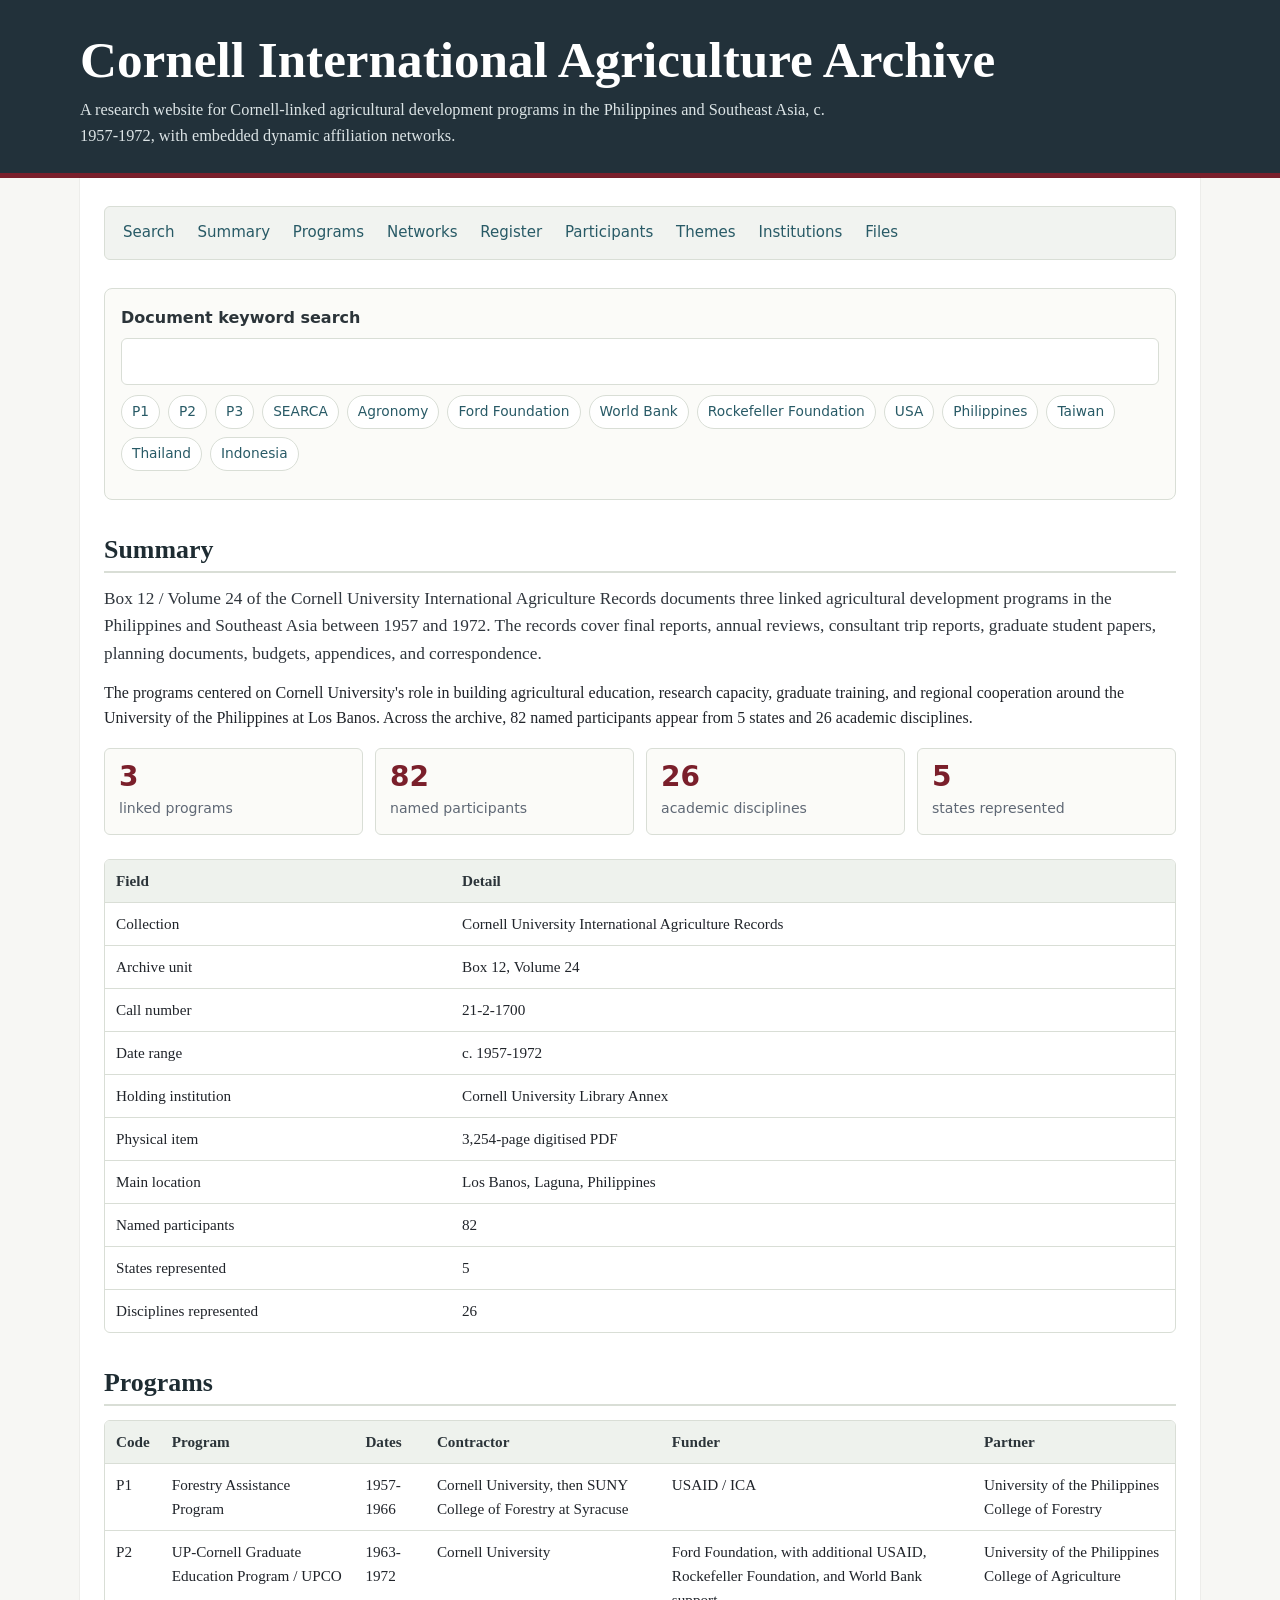
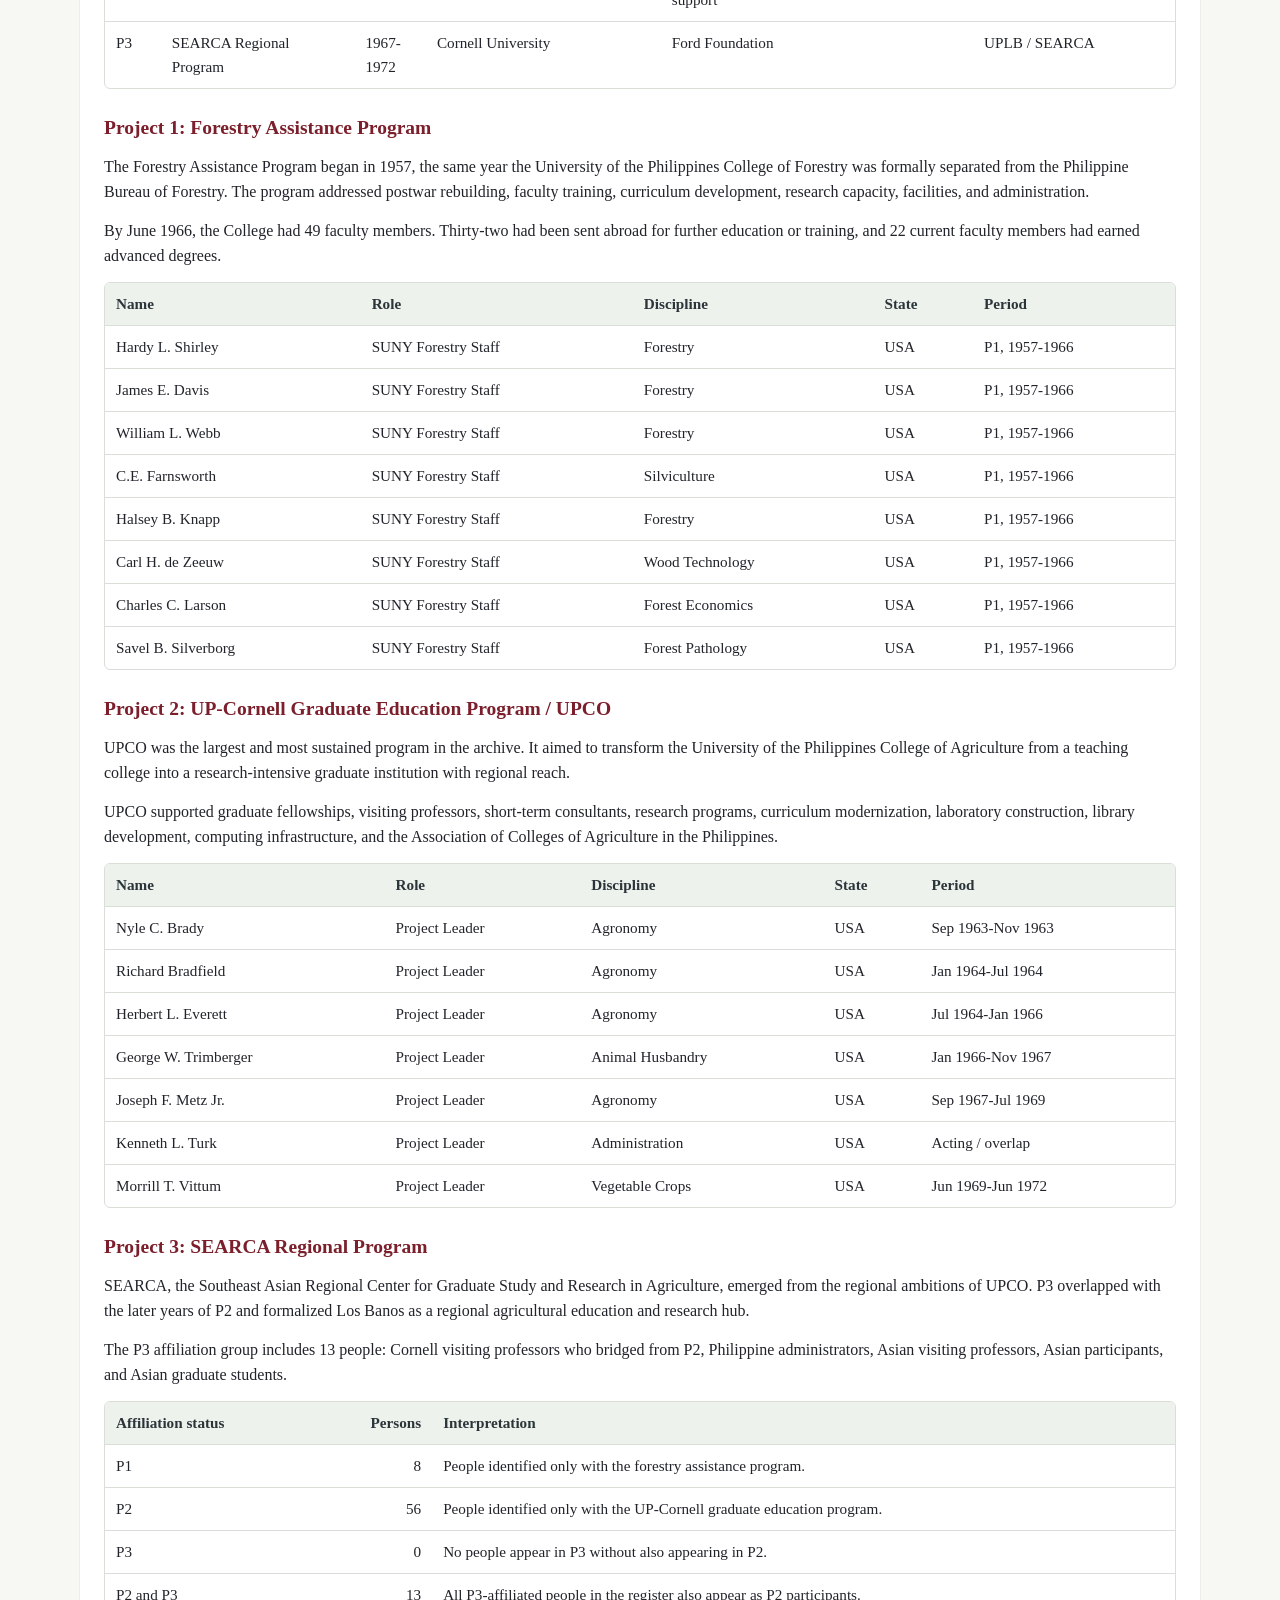
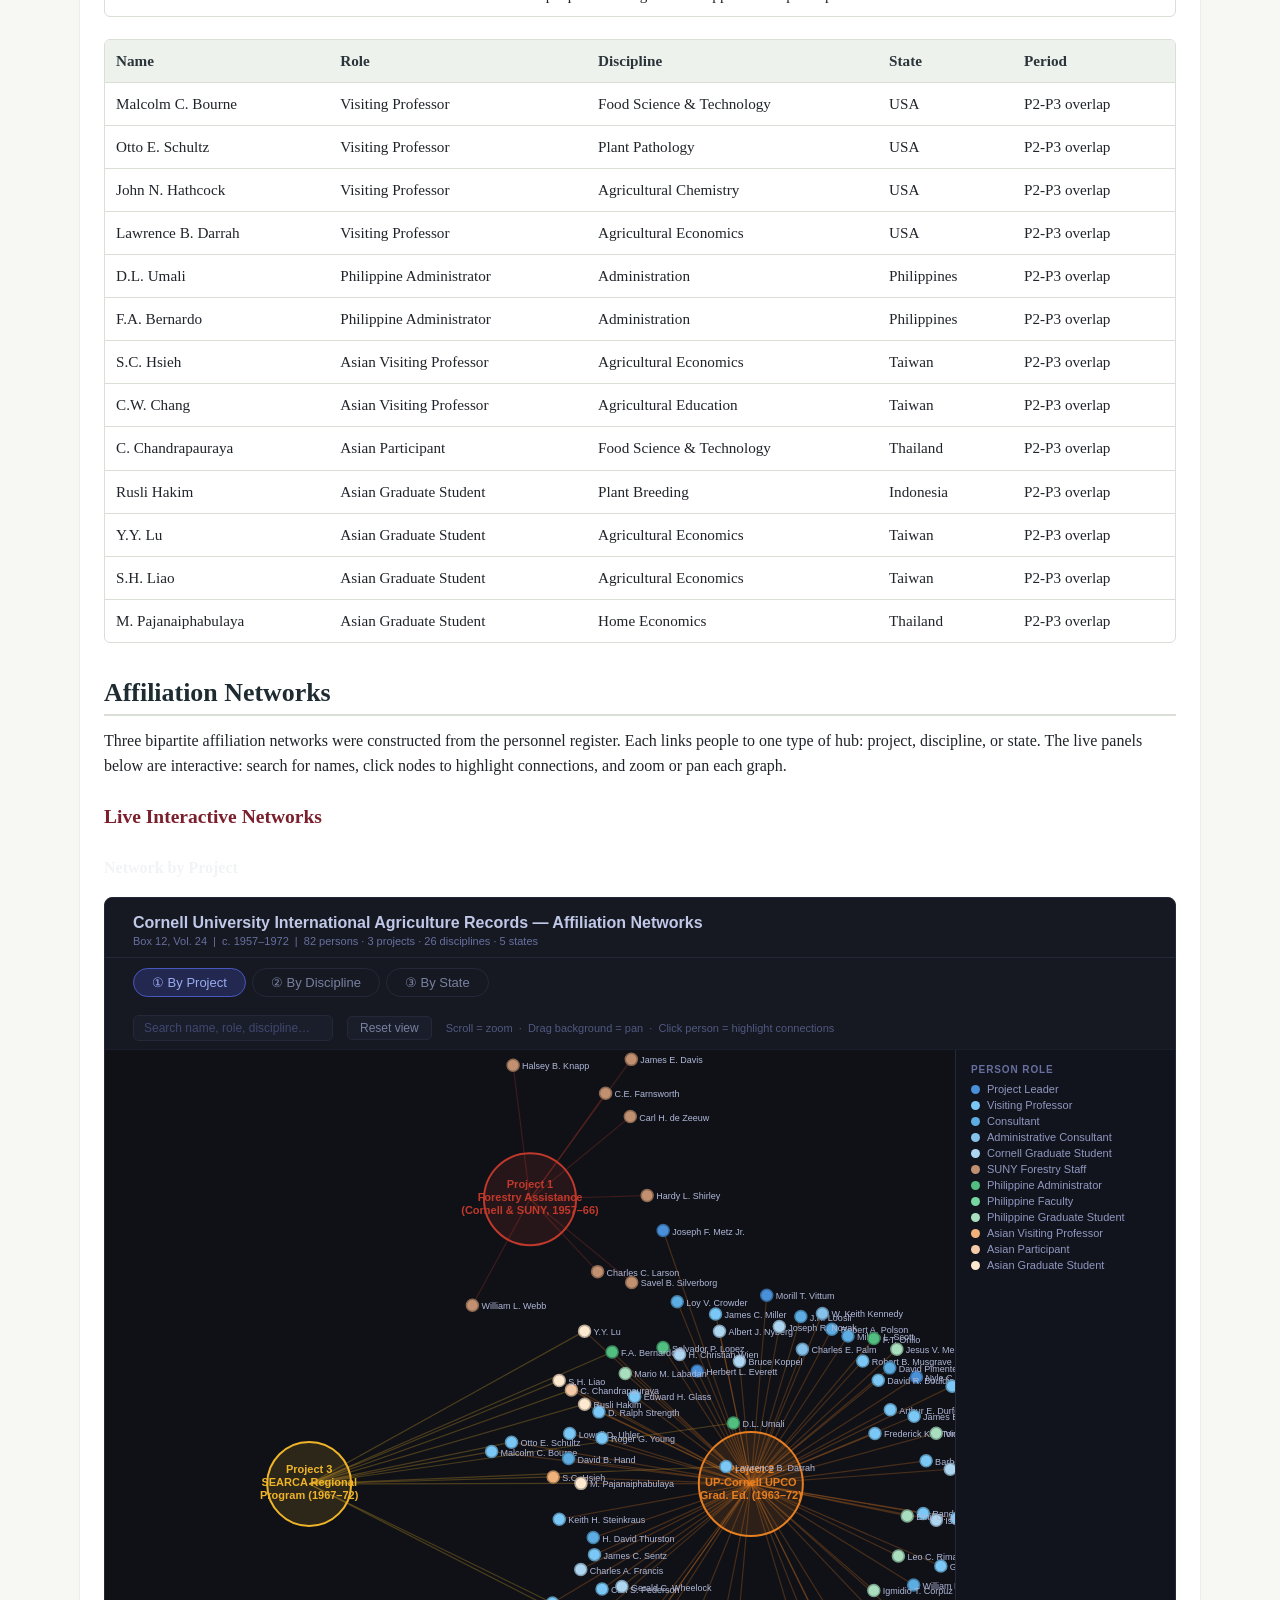
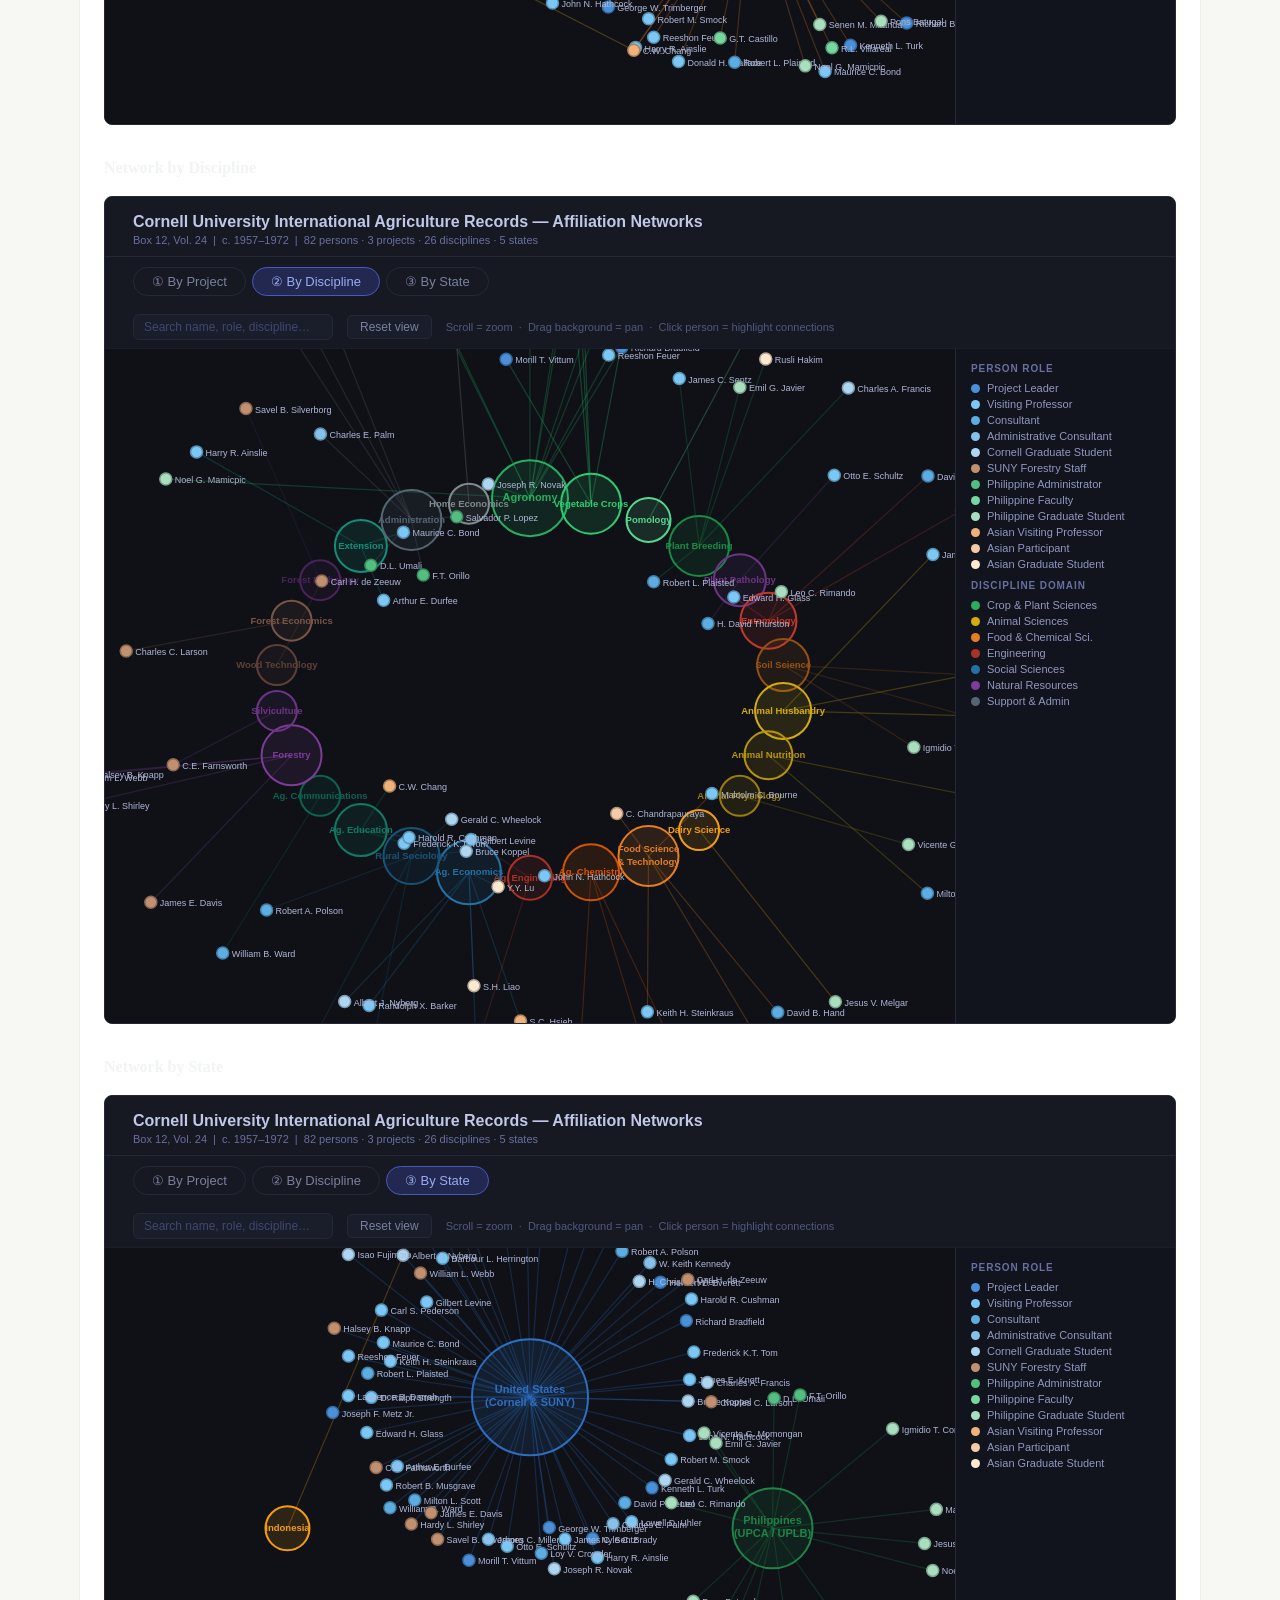
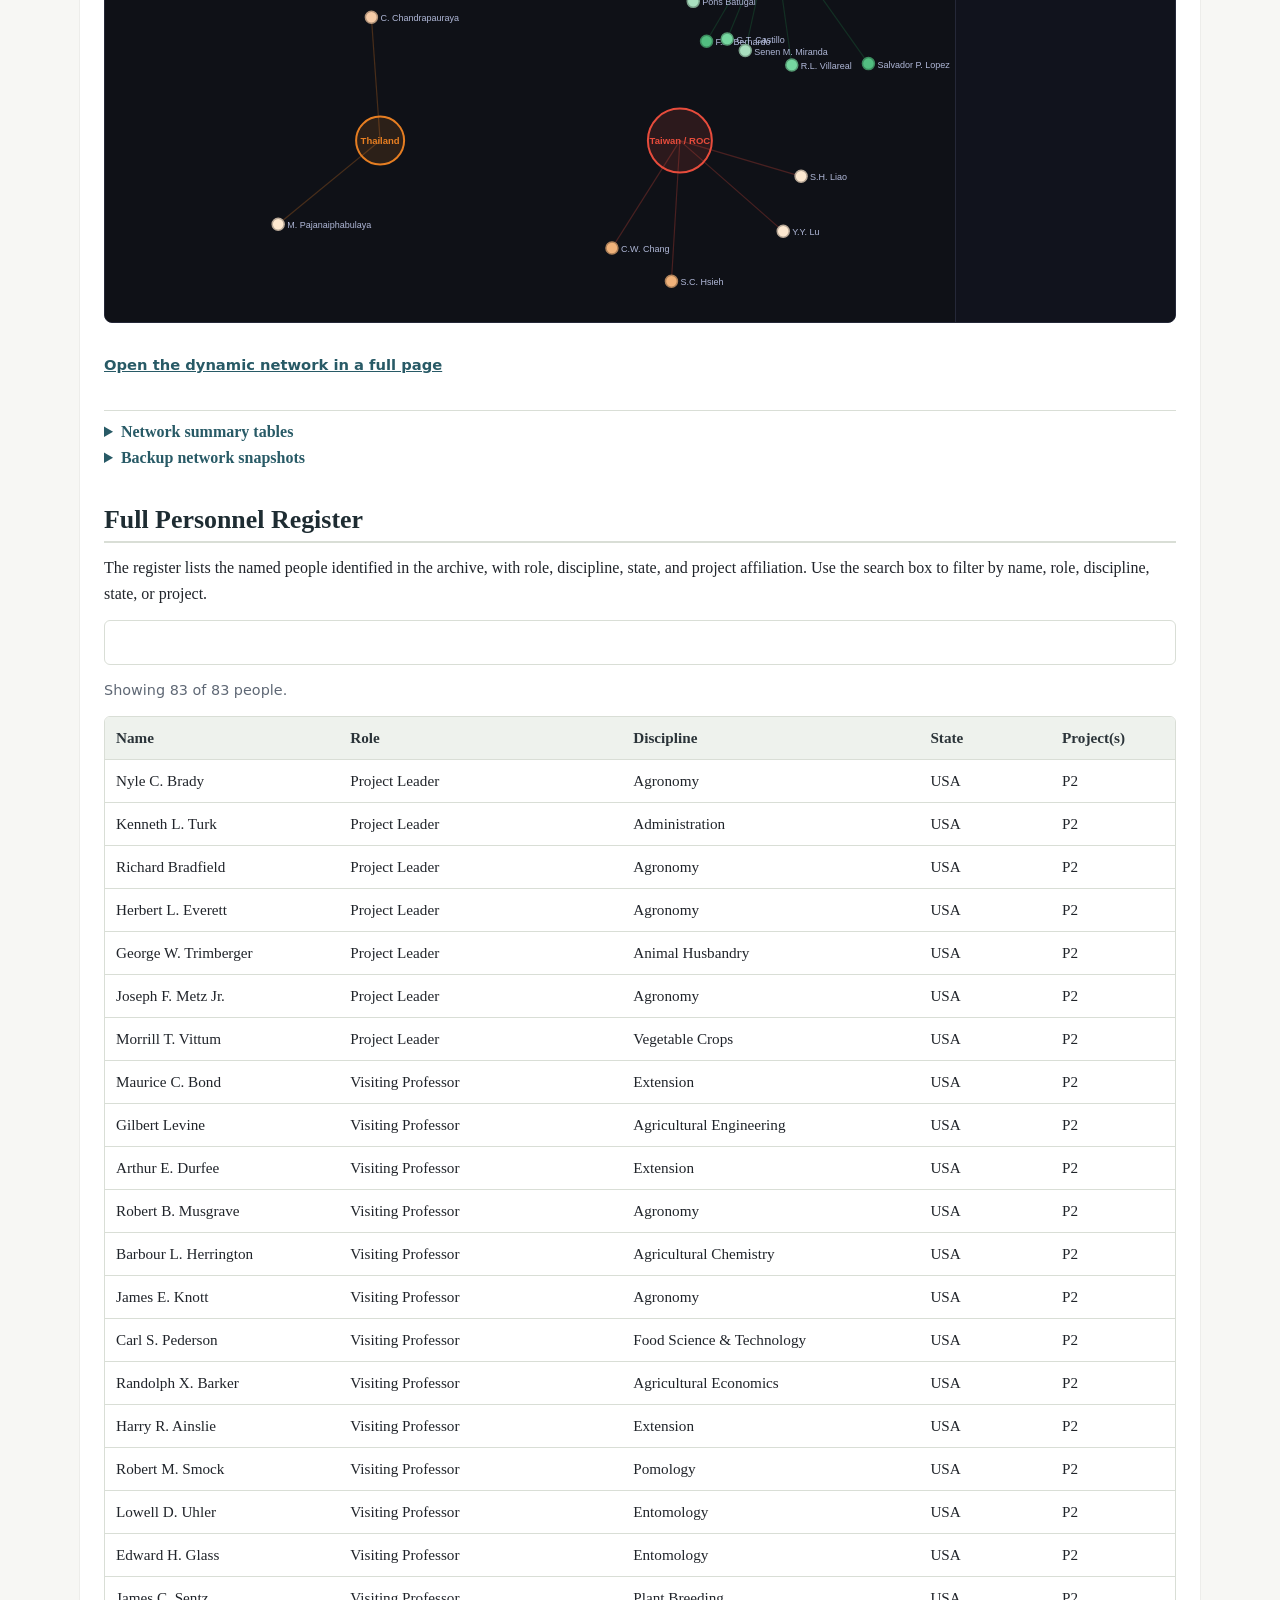
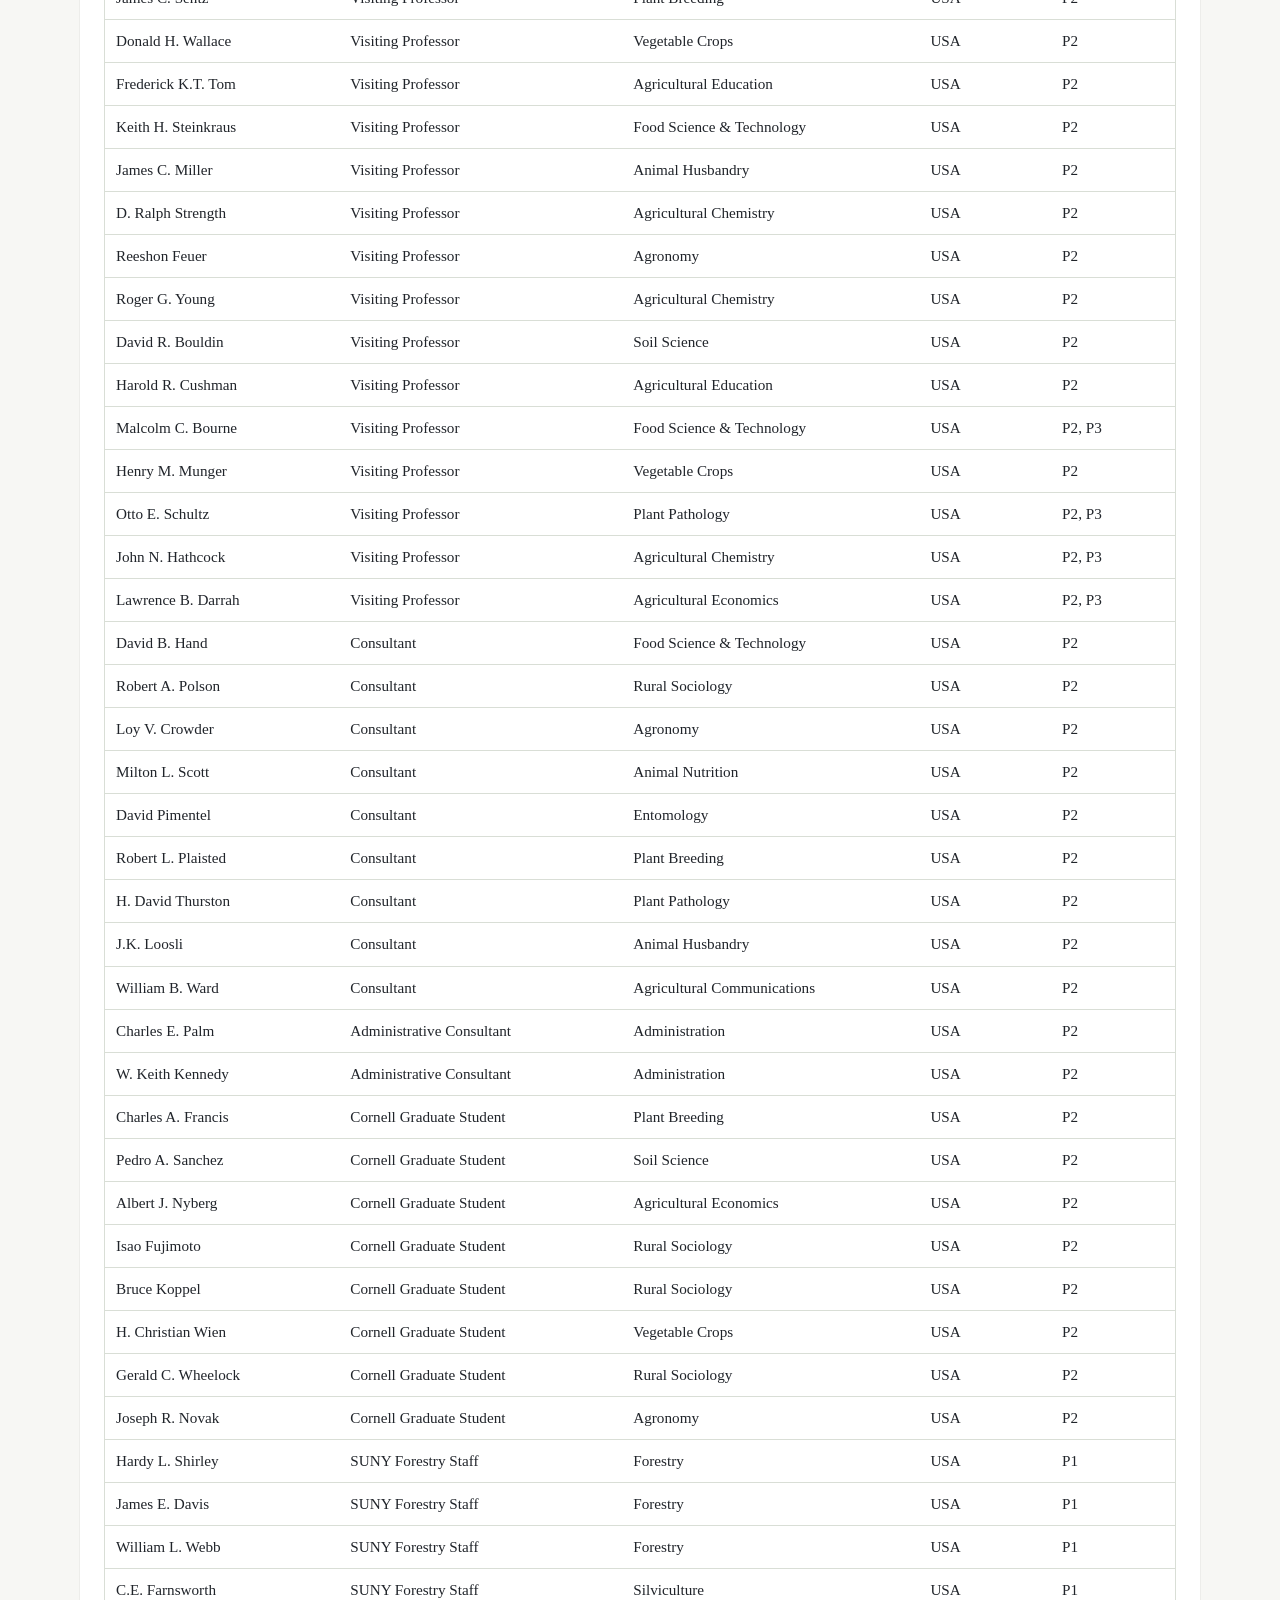
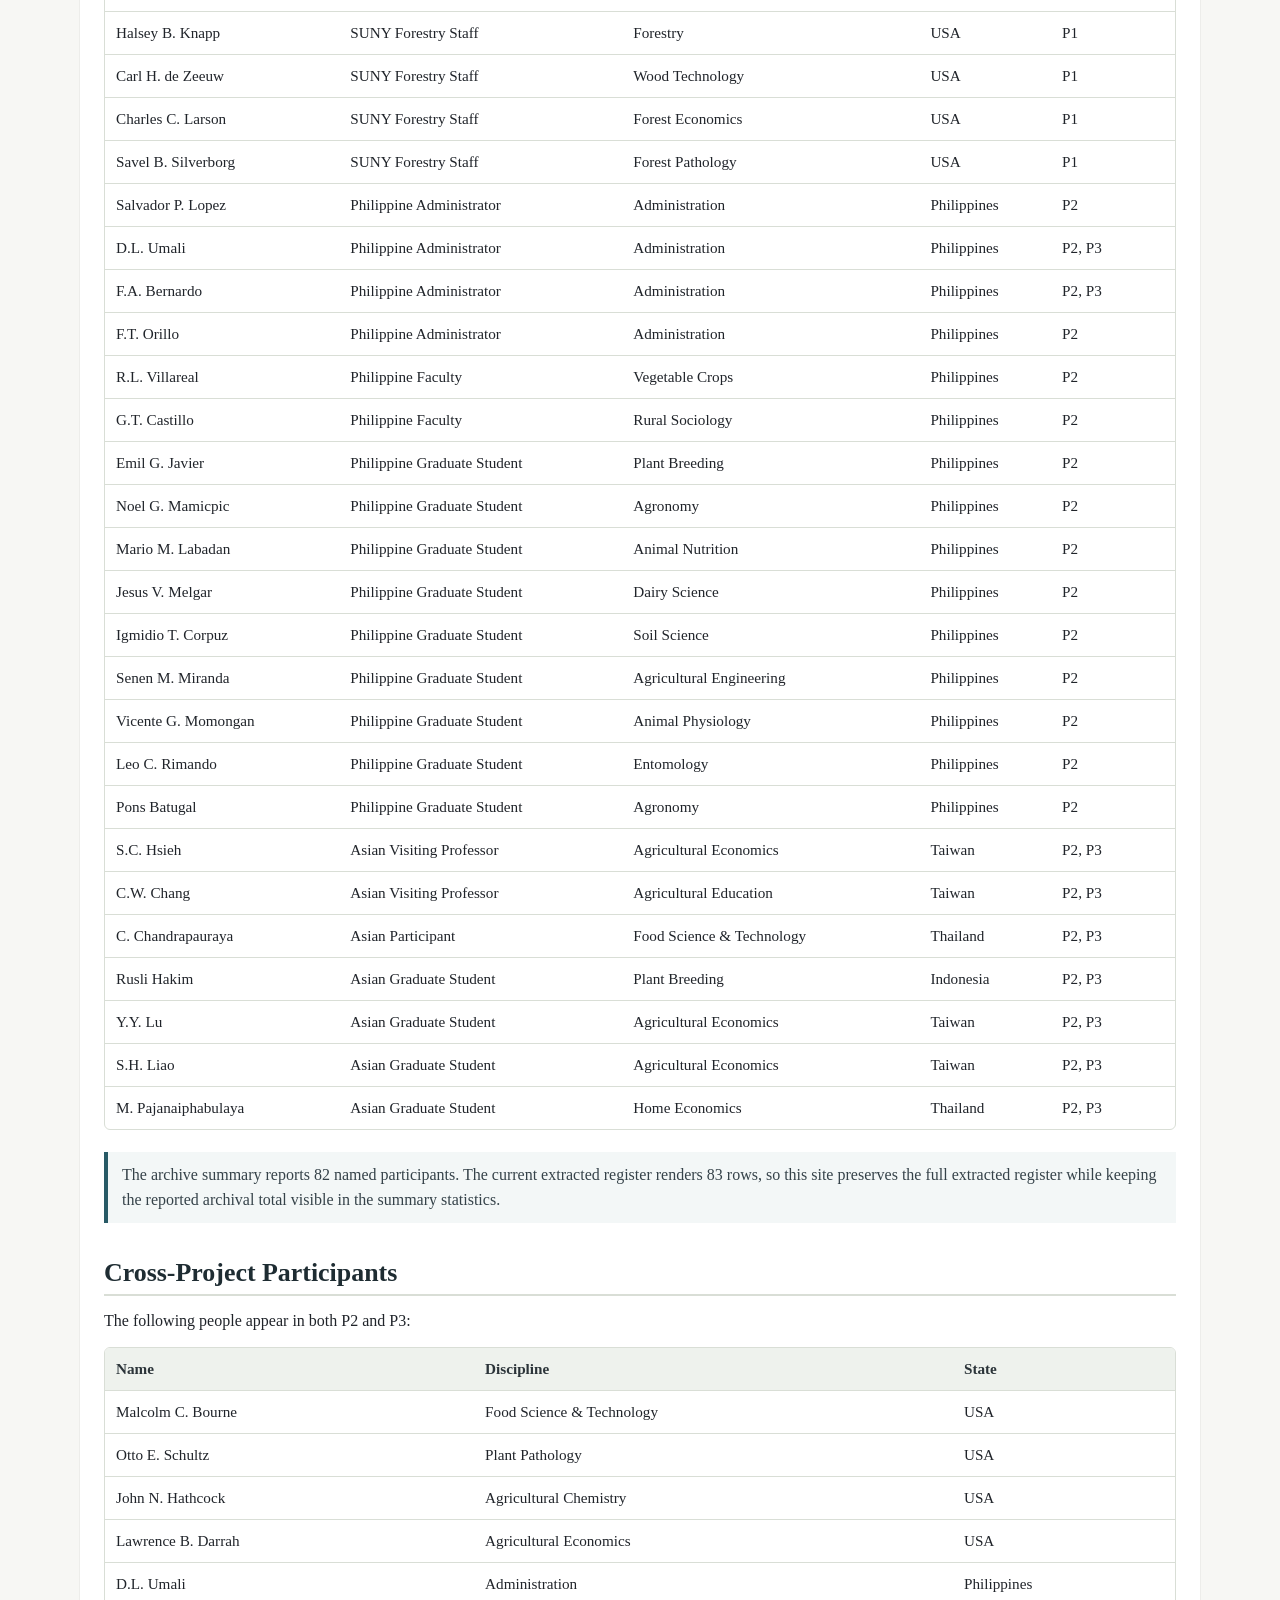
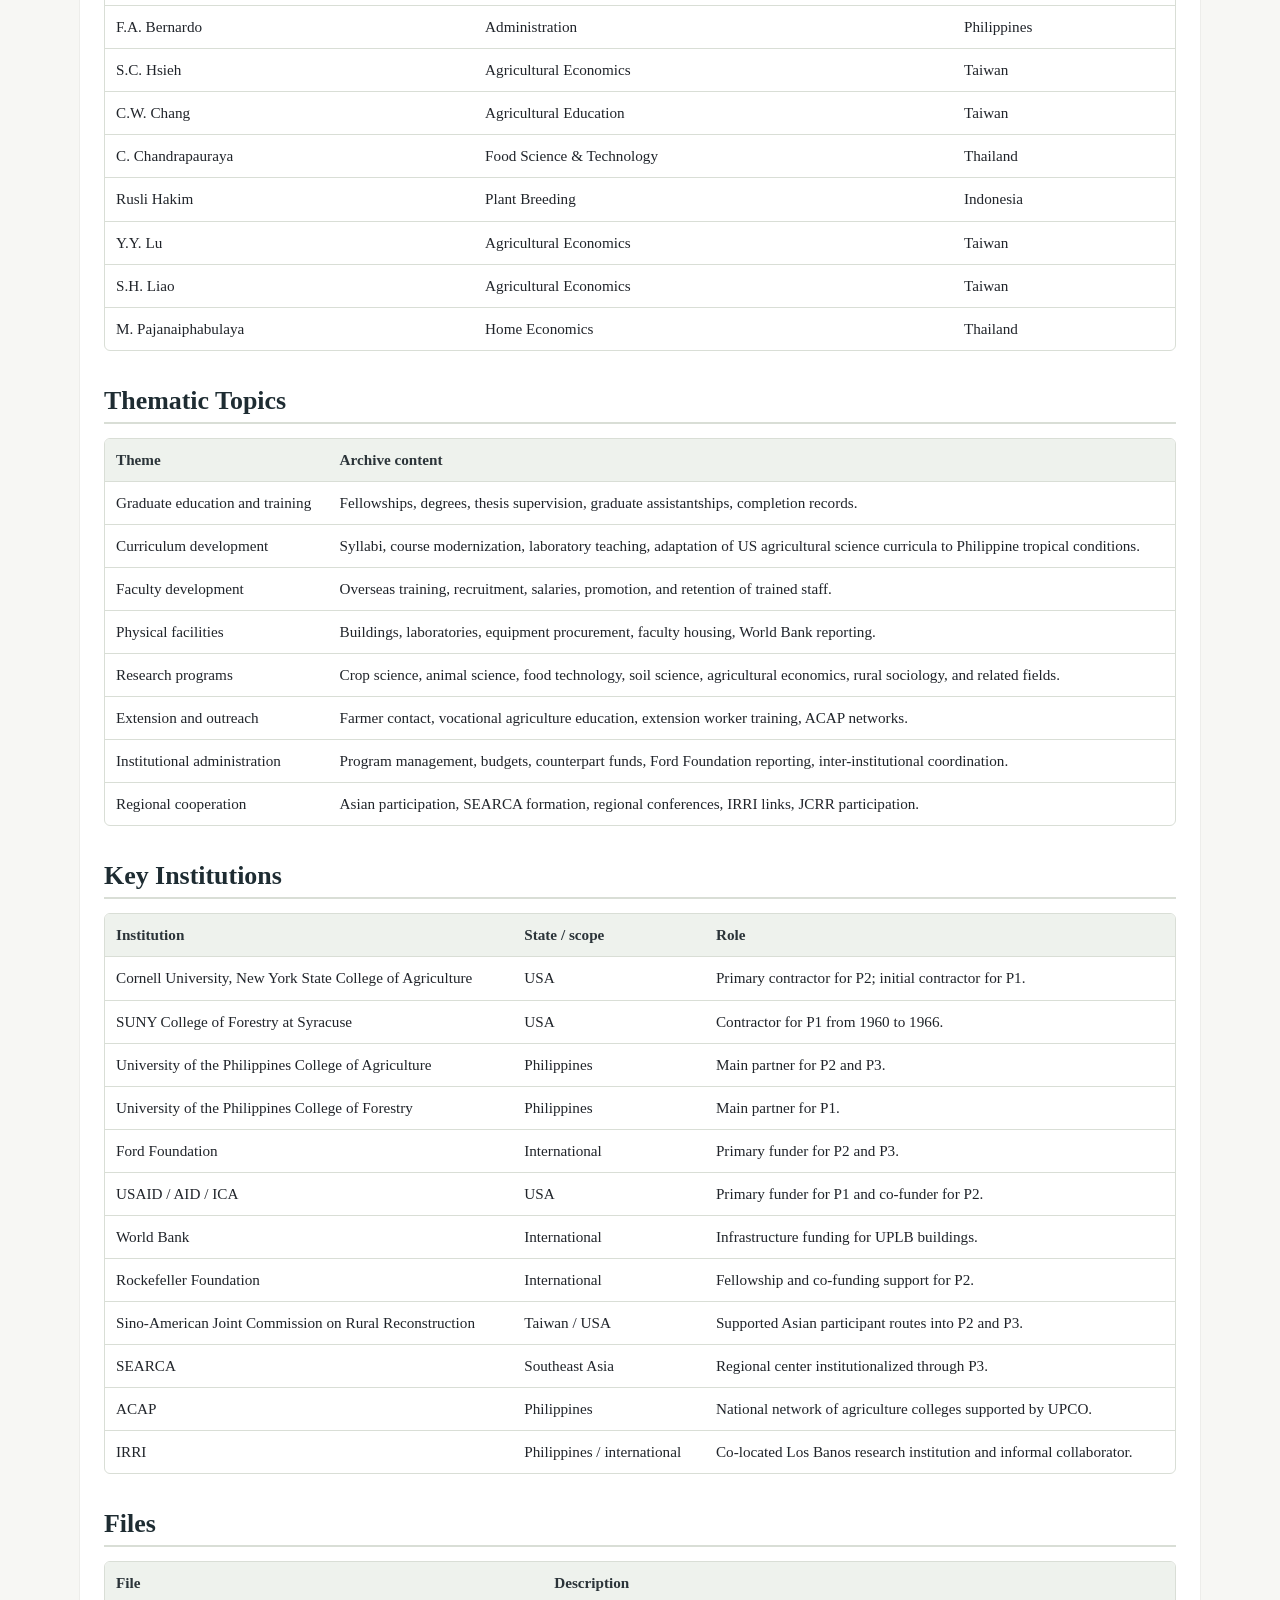
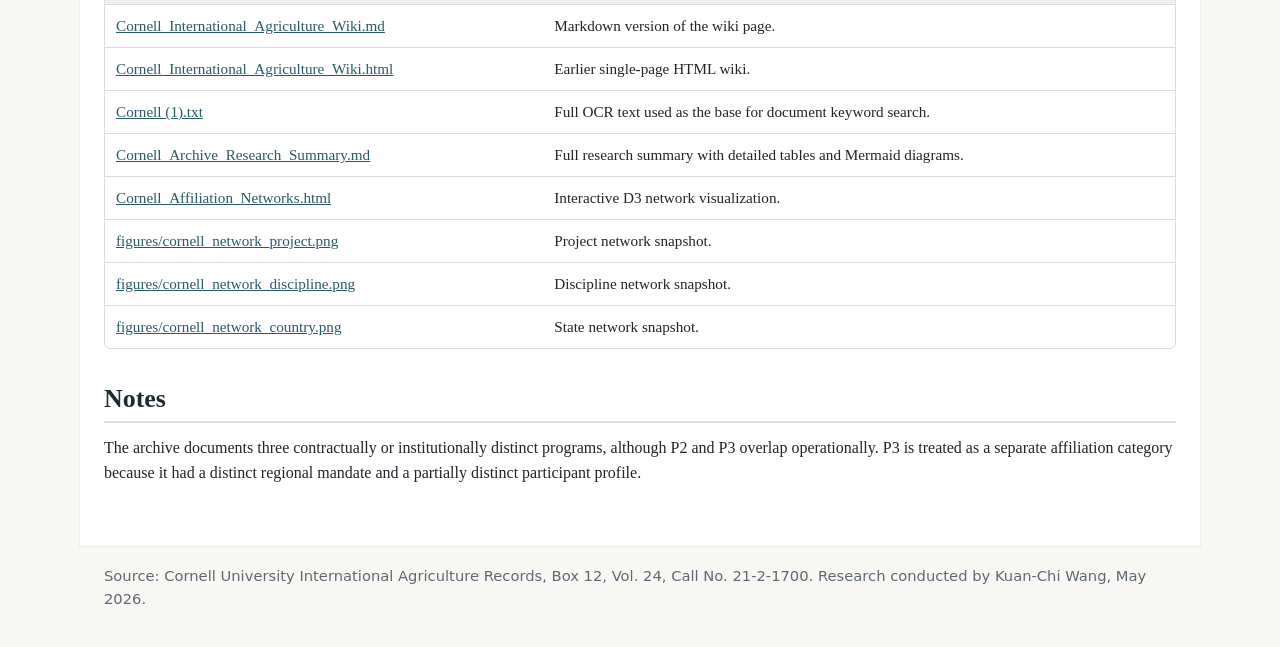
==== index.html @ f9998507 "Publish Cornell agriculture research website" ====
<!doctype html>
<html lang="en">
<head>
  <meta charset="utf-8">
  <meta name="viewport" content="width=device-width, initial-scale=1">
  <meta name="description" content="Research on Cornell-linked agricultural development programs in the Philippines and Southeast Asia, 1957–1972, with searchable archival content and interactive personnel networks.">
  <meta name="keywords" content="Cornell University, agricultural development, Philippines, Southeast Asia, SEARCA, UPLB, forestry, agricultural education, international agriculture, archival research">
  <meta name="author" content="Kuan-Chi Wang">
  <meta name="robots" content="index, follow, max-image-preview:large">
  <meta name="theme-color" content="#7a1f1f">
  <title>Cornell International Agriculture Archive Website</title>
  <link rel="canonical" href="https://kuanchiwang.github.io/cornell-agriculture/">
  <meta property="og:type" content="website">
  <meta property="og:title" content="Cornell International Agriculture Records">
  <meta property="og:description" content="Searchable archival research and interactive personnel networks covering Cornell-linked agricultural development in the Philippines and Southeast Asia, 1957–1972.">
  <meta property="og:url" content="https://kuanchiwang.github.io/cornell-agriculture/">
  <meta property="og:image" content="https://kuanchiwang.github.io/cornell-agriculture/og.png">
  <meta name="twitter:card" content="summary_large_image">
  <meta name="twitter:title" content="Cornell International Agriculture Records">
  <meta name="twitter:description" content="Searchable archival research and interactive personnel networks, 1957–1972.">
  <meta name="twitter:image" content="https://kuanchiwang.github.io/cornell-agriculture/og.png">
  <style>
    :root {
      --bg: #f7f7f4;
      --paper: #ffffff;
      --ink: #20242a;
      --muted: #5f6875;
      --line: #d9ded6;
      --accent: #7a1f2b;
      --accent-2: #285a66;
      --table-head: #eef2ed;
    }

    * { box-sizing: border-box; }

    body {
      margin: 0;
      background: var(--bg);
      color: var(--ink);
      font-family: Georgia, "Times New Roman", serif;
      line-height: 1.58;
    }

    header {
      background: #22313a;
      color: white;
      padding: 32px 24px 24px;
      border-bottom: 5px solid var(--accent);
    }

    header .inner, main {
      max-width: 1120px;
      margin: 0 auto;
    }

    h1 {
      margin: 0 0 10px;
      font-size: clamp(2rem, 4vw, 3.25rem);
      line-height: 1.08;
      letter-spacing: 0;
    }

    header p {
      margin: 0;
      max-width: 780px;
      color: #dce4e6;
      font-size: 1.02rem;
    }


    main {
      background: var(--paper);
      padding: 28px 24px 48px;
      box-shadow: 0 0 0 1px rgba(0,0,0,.04);
    }

    nav {
      margin: 0 0 28px;
      padding: 14px 18px;
      background: #f1f3f0;
      border: 1px solid var(--line);
      border-radius: 6px;
      font-family: system-ui, -apple-system, BlinkMacSystemFont, "Segoe UI", sans-serif;
      font-size: .94rem;
    }

    nav a {
      color: var(--accent-2);
      margin-right: 18px;
      white-space: nowrap;
      text-decoration: none;
    }

    nav a:hover { text-decoration: underline; }

    h2 {
      margin: 34px 0 12px;
      padding-bottom: 5px;
      border-bottom: 2px solid var(--line);
      color: #1e2c32;
      font-size: 1.62rem;
      line-height: 1.25;
    }

    h3 {
      margin: 24px 0 10px;
      color: var(--accent);
      font-size: 1.22rem;
    }

    p { margin: 0 0 13px; }

    a { color: var(--accent-2); }

    .lead {
      font-size: 1.08rem;
      color: #30363d;
    }

    .note {
      border-left: 4px solid var(--accent-2);
      background: #f3f7f7;
      padding: 10px 14px;
      color: #354249;
      margin: 16px 0;
    }

    .search-panel {
      border: 1px solid var(--line);
      border-radius: 8px;
      background: #fbfbf8;
      padding: 16px;
      margin: 0 0 26px;
      font-family: system-ui, -apple-system, BlinkMacSystemFont, "Segoe UI", sans-serif;
    }

    .search-panel label {
      display: block;
      font-weight: 700;
      color: #2b3439;
      margin-bottom: 8px;
    }

    .search-panel input {
      width: 100%;
      border: 1px solid var(--line);
      border-radius: 6px;
      padding: 10px 12px;
      font: inherit;
      background: white;
    }

    .search-results {
      margin-top: 12px;
      display: grid;
      gap: 8px;
    }

    .search-result {
      border: 1px solid var(--line);
      border-radius: 6px;
      background: white;
      padding: 10px 12px;
    }

    .search-result a {
      display: inline-block;
      font-weight: 700;
      text-decoration: none;
    }

    .search-result a:hover { text-decoration: underline; }

    .search-result p {
      margin: 4px 0 0;
      color: var(--muted);
      font-size: .9rem;
      line-height: 1.4;
    }

    .keyword-chips {
      display: flex;
      flex-wrap: wrap;
      gap: 8px;
      margin-top: 10px;
    }

    .keyword-chip {
      border: 1px solid var(--line);
      border-radius: 999px;
      background: white;
      color: var(--accent-2);
      padding: 5px 10px;
      font: inherit;
      font-size: .86rem;
      cursor: pointer;
    }

    .keyword-chip:hover {
      border-color: var(--accent-2);
      background: #f3f7f7;
    }

    mark {
      background: #fff1a8;
      color: inherit;
      padding: 0 .08em;
    }

    .table-wrap {
      width: 100%;
      overflow-x: auto;
      margin: 14px 0 22px;
      border: 1px solid var(--line);
      border-radius: 6px;
    }

    .stats {
      display: grid;
      grid-template-columns: repeat(4, minmax(0, 1fr));
      gap: 12px;
      margin: 18px 0 24px;
      font-family: system-ui, -apple-system, BlinkMacSystemFont, "Segoe UI", sans-serif;
    }

    .stat {
      border: 1px solid var(--line);
      border-radius: 6px;
      padding: 14px;
      background: #fbfbf8;
    }

    .stat strong {
      display: block;
      color: var(--accent);
      font-size: 1.75rem;
      line-height: 1;
    }

    .stat span {
      display: block;
      margin-top: 6px;
      color: var(--muted);
      font-size: .88rem;
    }

    table {
      width: 100%;
      border-collapse: collapse;
      min-width: 640px;
      font-size: .95rem;
    }

    th, td {
      padding: 9px 11px;
      border-bottom: 1px solid var(--line);
      vertical-align: top;
      text-align: left;
    }

    th {
      background: var(--table-head);
      font-weight: 700;
      color: #2b3439;
    }

    tr:last-child td { border-bottom: 0; }

    .num { text-align: right; }

    figure {
      margin: 16px 0 20px;
      padding: 10px;
      background: #11141b;
      border-radius: 6px;
      border: 1px solid #303646;
    }

    figure img {
      display: block;
      width: 100%;
      height: auto;
      border-radius: 4px;
    }

    figcaption {
      color: #d5d9e1;
      font-family: system-ui, -apple-system, BlinkMacSystemFont, "Segoe UI", sans-serif;
      font-size: .88rem;
      margin-top: 8px;
    }

    .network-frame {
      width: 100%;
      height: min(920px, 92vh);
      border: 1px solid #252838;
      border-radius: 8px;
      background: #0f1117;
      overflow: hidden;
      margin: 16px 0 18px;
      position: relative;
      z-index: 1;
    }

    .network-panel {
      margin: 22px 0 30px;
    }

    .network-panel h4 {
      margin: 0 0 8px;
      font-size: 1rem;
      color: #f2f3f5;
    }

    .network-frame iframe {
      width: 100%;
      height: 100%;
      border: 0;
      display: block;
    }

    .network-actions {
      display: flex;
      gap: 10px;
      flex-wrap: wrap;
      margin: 0 0 34px;
      font-family: system-ui, -apple-system, BlinkMacSystemFont, "Segoe UI", sans-serif;
      font-size: .92rem;
    }

    .network-actions a, details summary {
      color: var(--accent-2);
      cursor: pointer;
      font-weight: 650;
    }

    .network-summary {
      margin-top: 28px;
      padding-top: 8px;
      border-top: 1px solid var(--line);
    }

    .fallback-grid {
      display: grid;
      grid-template-columns: repeat(3, minmax(0, 1fr));
      gap: 12px;
      margin: 12px 0 22px;
    }

    .fallback-grid figure {
      margin: 0;
    }

    .filter-bar {
      display: flex;
      gap: 10px;
      flex-wrap: wrap;
      margin: 14px 0;
      font-family: system-ui, -apple-system, BlinkMacSystemFont, "Segoe UI", sans-serif;
    }

    .filter-bar input {
      min-width: min(100%, 320px);
      flex: 1;
      border: 1px solid var(--line);
      border-radius: 6px;
      padding: 9px 11px;
      font: inherit;
    }

    .small {
      color: var(--muted);
      font-family: system-ui, -apple-system, BlinkMacSystemFont, "Segoe UI", sans-serif;
      font-size: .9rem;
    }

    footer {
      max-width: 1120px;
      margin: 0 auto;
      padding: 18px 24px 36px;
      color: var(--muted);
      font-size: .92rem;
      font-family: system-ui, -apple-system, BlinkMacSystemFont, "Segoe UI", sans-serif;
    }

    @media (max-width: 720px) {
      main { padding: 22px 16px 36px; }
      header { padding: 28px 16px 20px; }
      nav a { display: inline-block; margin-bottom: 6px; }
      table { min-width: 560px; }
      .stats { grid-template-columns: repeat(2, minmax(0, 1fr)); }
      .network-frame { height: 860px; }
      .fallback-grid { grid-template-columns: 1fr; }
    }
  </style>
</head>
<body>
  <header>
    <div class="inner">
      <h1>Cornell International Agriculture Archive</h1>
      <p>A research website for Cornell-linked agricultural development programs in the Philippines and Southeast Asia, c. 1957-1972, with embedded dynamic affiliation networks.</p>
    </div>
  </header>

  <main>
    <nav aria-label="Contents">
      <a href="#site-search">Search</a>
      <a href="#summary">Summary</a>
      <a href="#programs">Programs</a>
      <a href="#networks">Networks</a>
      <a href="#register">Register</a>
      <a href="#participants">Participants</a>
      <a href="#themes">Themes</a>
      <a href="#institutions">Institutions</a>
      <a href="#files">Files</a>
    </nav>

    <section id="site-search" class="search-panel">
      <label for="siteSearch">Document keyword search</label>
      <input id="siteSearch" type="search">
      <div class="keyword-chips" aria-label="Suggested keywords">
        <button class="keyword-chip" type="button" data-keyword="P1">P1</button>
        <button class="keyword-chip" type="button" data-keyword="P2">P2</button>
        <button class="keyword-chip" type="button" data-keyword="P3">P3</button>
        <button class="keyword-chip" type="button" data-keyword="SEARCA">SEARCA</button>
        <button class="keyword-chip" type="button" data-keyword="Agronomy">Agronomy</button>
        <button class="keyword-chip" type="button" data-keyword="Ford Foundation">Ford Foundation</button>
        <button class="keyword-chip" type="button" data-keyword="World Bank">World Bank</button>
        <button class="keyword-chip" type="button" data-keyword="Rockefeller Foundation">Rockefeller Foundation</button>
        <button class="keyword-chip" type="button" data-keyword="USA">USA</button>
        <button class="keyword-chip" type="button" data-keyword="Philippines">Philippines</button>
        <button class="keyword-chip" type="button" data-keyword="Taiwan">Taiwan</button>
        <button class="keyword-chip" type="button" data-keyword="Thailand">Thailand</button>
        <button class="keyword-chip" type="button" data-keyword="Indonesia">Indonesia</button>
      </div>
      <div id="siteSearchResults" class="search-results" aria-live="polite"></div>
    </section>

    <section id="summary">
      <h2>Summary</h2>
      <p class="lead">Box 12 / Volume 24 of the Cornell University International Agriculture Records documents three linked agricultural development programs in the Philippines and Southeast Asia between 1957 and 1972. The records cover final reports, annual reviews, consultant trip reports, graduate student papers, planning documents, budgets, appendices, and correspondence.</p>
      <p>The programs centered on Cornell University's role in building agricultural education, research capacity, graduate training, and regional cooperation around the University of the Philippines at Los Banos. Across the archive, 82 named participants appear from 5 states and 26 academic disciplines.</p>

      <div class="stats" aria-label="Archive summary statistics">
        <div class="stat"><strong>3</strong><span>linked programs</span></div>
        <div class="stat"><strong>82</strong><span>named participants</span></div>
        <div class="stat"><strong>26</strong><span>academic disciplines</span></div>
        <div class="stat"><strong>5</strong><span>states represented</span></div>
      </div>

      <div class="table-wrap">
        <table>
          <tr><th>Field</th><th>Detail</th></tr>
          <tr><td>Collection</td><td>Cornell University International Agriculture Records</td></tr>
          <tr><td>Archive unit</td><td>Box 12, Volume 24</td></tr>
          <tr><td>Call number</td><td>21-2-1700</td></tr>
          <tr><td>Date range</td><td>c. 1957-1972</td></tr>
          <tr><td>Holding institution</td><td>Cornell University Library Annex</td></tr>
          <tr><td>Physical item</td><td>3,254-page digitised PDF</td></tr>
          <tr><td>Main location</td><td>Los Banos, Laguna, Philippines</td></tr>
          <tr><td>Named participants</td><td>82</td></tr>
          <tr><td>States represented</td><td>5</td></tr>
          <tr><td>Disciplines represented</td><td>26</td></tr>
        </table>
      </div>
    </section>

    <section id="programs">
      <h2>Programs</h2>
      <div class="table-wrap">
        <table>
          <tr><th>Code</th><th>Program</th><th>Dates</th><th>Contractor</th><th>Funder</th><th>Partner</th></tr>
          <tr><td>P1</td><td>Forestry Assistance Program</td><td>1957-1966</td><td>Cornell University, then SUNY College of Forestry at Syracuse</td><td>USAID / ICA</td><td>University of the Philippines College of Forestry</td></tr>
          <tr><td>P2</td><td>UP-Cornell Graduate Education Program / UPCO</td><td>1963-1972</td><td>Cornell University</td><td>Ford Foundation, with additional USAID, Rockefeller Foundation, and World Bank support</td><td>University of the Philippines College of Agriculture</td></tr>
          <tr><td>P3</td><td>SEARCA Regional Program</td><td>1967-1972</td><td>Cornell University</td><td>Ford Foundation</td><td>UPLB / SEARCA</td></tr>
        </table>
      </div>

      <h3>Project 1: Forestry Assistance Program</h3>
      <p>The Forestry Assistance Program began in 1957, the same year the University of the Philippines College of Forestry was formally separated from the Philippine Bureau of Forestry. The program addressed postwar rebuilding, faculty training, curriculum development, research capacity, facilities, and administration.</p>
      <p>By June 1966, the College had 49 faculty members. Thirty-two had been sent abroad for further education or training, and 22 current faculty members had earned advanced degrees.</p>
      <div class="table-wrap">
        <table>
          <tr><th>Name</th><th>Role</th><th>Discipline</th><th>State</th><th>Period</th></tr>
          <tr><td>Hardy L. Shirley</td><td>SUNY Forestry Staff</td><td>Forestry</td><td>USA</td><td>P1, 1957-1966</td></tr>
          <tr><td>James E. Davis</td><td>SUNY Forestry Staff</td><td>Forestry</td><td>USA</td><td>P1, 1957-1966</td></tr>
          <tr><td>William L. Webb</td><td>SUNY Forestry Staff</td><td>Forestry</td><td>USA</td><td>P1, 1957-1966</td></tr>
          <tr><td>C.E. Farnsworth</td><td>SUNY Forestry Staff</td><td>Silviculture</td><td>USA</td><td>P1, 1957-1966</td></tr>
          <tr><td>Halsey B. Knapp</td><td>SUNY Forestry Staff</td><td>Forestry</td><td>USA</td><td>P1, 1957-1966</td></tr>
          <tr><td>Carl H. de Zeeuw</td><td>SUNY Forestry Staff</td><td>Wood Technology</td><td>USA</td><td>P1, 1957-1966</td></tr>
          <tr><td>Charles C. Larson</td><td>SUNY Forestry Staff</td><td>Forest Economics</td><td>USA</td><td>P1, 1957-1966</td></tr>
          <tr><td>Savel B. Silverborg</td><td>SUNY Forestry Staff</td><td>Forest Pathology</td><td>USA</td><td>P1, 1957-1966</td></tr>
        </table>
      </div>

      <h3>Project 2: UP-Cornell Graduate Education Program / UPCO</h3>
      <p>UPCO was the largest and most sustained program in the archive. It aimed to transform the University of the Philippines College of Agriculture from a teaching college into a research-intensive graduate institution with regional reach.</p>
      <p>UPCO supported graduate fellowships, visiting professors, short-term consultants, research programs, curriculum modernization, laboratory construction, library development, computing infrastructure, and the Association of Colleges of Agriculture in the Philippines.</p>
      <div class="table-wrap">
        <table>
          <tr><th>Name</th><th>Role</th><th>Discipline</th><th>State</th><th>Period</th></tr>
          <tr><td>Nyle C. Brady</td><td>Project Leader</td><td>Agronomy</td><td>USA</td><td>Sep 1963-Nov 1963</td></tr>
          <tr><td>Richard Bradfield</td><td>Project Leader</td><td>Agronomy</td><td>USA</td><td>Jan 1964-Jul 1964</td></tr>
          <tr><td>Herbert L. Everett</td><td>Project Leader</td><td>Agronomy</td><td>USA</td><td>Jul 1964-Jan 1966</td></tr>
          <tr><td>George W. Trimberger</td><td>Project Leader</td><td>Animal Husbandry</td><td>USA</td><td>Jan 1966-Nov 1967</td></tr>
          <tr><td>Joseph F. Metz Jr.</td><td>Project Leader</td><td>Agronomy</td><td>USA</td><td>Sep 1967-Jul 1969</td></tr>
          <tr><td>Kenneth L. Turk</td><td>Project Leader</td><td>Administration</td><td>USA</td><td>Acting / overlap</td></tr>
          <tr><td>Morrill T. Vittum</td><td>Project Leader</td><td>Vegetable Crops</td><td>USA</td><td>Jun 1969-Jun 1972</td></tr>
        </table>
      </div>

      <h3>Project 3: SEARCA Regional Program</h3>
      <p>SEARCA, the Southeast Asian Regional Center for Graduate Study and Research in Agriculture, emerged from the regional ambitions of UPCO. P3 overlapped with the later years of P2 and formalized Los Banos as a regional agricultural education and research hub.</p>
      <p>The P3 affiliation group includes 13 people: Cornell visiting professors who bridged from P2, Philippine administrators, Asian visiting professors, Asian participants, and Asian graduate students.</p>
      <div class="table-wrap">
        <table>
          <tr><th>Affiliation status</th><th class="num">Persons</th><th>Interpretation</th></tr>
          <tr><td>P1</td><td class="num">8</td><td>People identified only with the forestry assistance program.</td></tr>
          <tr><td>P2</td><td class="num">56</td><td>People identified only with the UP-Cornell graduate education program.</td></tr>
          <tr><td>P3</td><td class="num">0</td><td>No people appear in P3 without also appearing in P2.</td></tr>
          <tr><td>P2 and P3</td><td class="num">13</td><td>All P3-affiliated people in the register also appear as P2 participants.</td></tr>
        </table>
      </div>
      <div class="table-wrap">
        <table>
          <tr><th>Name</th><th>Role</th><th>Discipline</th><th>State</th><th>Period</th></tr>
          <tr><td>Malcolm C. Bourne</td><td>Visiting Professor</td><td>Food Science &amp; Technology</td><td>USA</td><td>P2-P3 overlap</td></tr>
          <tr><td>Otto E. Schultz</td><td>Visiting Professor</td><td>Plant Pathology</td><td>USA</td><td>P2-P3 overlap</td></tr>
          <tr><td>John N. Hathcock</td><td>Visiting Professor</td><td>Agricultural Chemistry</td><td>USA</td><td>P2-P3 overlap</td></tr>
          <tr><td>Lawrence B. Darrah</td><td>Visiting Professor</td><td>Agricultural Economics</td><td>USA</td><td>P2-P3 overlap</td></tr>
          <tr><td>D.L. Umali</td><td>Philippine Administrator</td><td>Administration</td><td>Philippines</td><td>P2-P3 overlap</td></tr>
          <tr><td>F.A. Bernardo</td><td>Philippine Administrator</td><td>Administration</td><td>Philippines</td><td>P2-P3 overlap</td></tr>
          <tr><td>S.C. Hsieh</td><td>Asian Visiting Professor</td><td>Agricultural Economics</td><td>Taiwan</td><td>P2-P3 overlap</td></tr>
          <tr><td>C.W. Chang</td><td>Asian Visiting Professor</td><td>Agricultural Education</td><td>Taiwan</td><td>P2-P3 overlap</td></tr>
          <tr><td>C. Chandrapauraya</td><td>Asian Participant</td><td>Food Science &amp; Technology</td><td>Thailand</td><td>P2-P3 overlap</td></tr>
          <tr><td>Rusli Hakim</td><td>Asian Graduate Student</td><td>Plant Breeding</td><td>Indonesia</td><td>P2-P3 overlap</td></tr>
          <tr><td>Y.Y. Lu</td><td>Asian Graduate Student</td><td>Agricultural Economics</td><td>Taiwan</td><td>P2-P3 overlap</td></tr>
          <tr><td>S.H. Liao</td><td>Asian Graduate Student</td><td>Agricultural Economics</td><td>Taiwan</td><td>P2-P3 overlap</td></tr>
          <tr><td>M. Pajanaiphabulaya</td><td>Asian Graduate Student</td><td>Home Economics</td><td>Thailand</td><td>P2-P3 overlap</td></tr>
        </table>
      </div>
    </section>

    <section id="networks">
      <h2>Affiliation Networks</h2>
      <p>Three bipartite affiliation networks were constructed from the personnel register. Each links people to one type of hub: project, discipline, or state. The live panels below are interactive: search for names, click nodes to highlight connections, and zoom or pan each graph.</p>

      <h3>Live Interactive Networks</h3>
      <div class="network-panel">
        <h4>Network by Project</h4>
        <div class="network-frame" aria-label="Interactive project affiliation network">
          <iframe src="Cornell_Affiliation_Networks.html?net=project" title="Interactive Cornell project affiliation network"></iframe>
        </div>
      </div>
      <div class="network-panel">
        <h4>Network by Discipline</h4>
        <div class="network-frame" aria-label="Interactive discipline affiliation network">
          <iframe src="Cornell_Affiliation_Networks.html?net=field" title="Interactive Cornell discipline affiliation network"></iframe>
        </div>
      </div>
      <div class="network-panel">
        <h4>Network by State</h4>
        <div class="network-frame" aria-label="Interactive state affiliation network">
          <iframe src="Cornell_Affiliation_Networks.html?net=country" title="Interactive Cornell state affiliation network"></iframe>
        </div>
      </div>

      <div class="network-actions">
        <a href="Cornell_Affiliation_Networks.html">Open the dynamic network in a full page</a>
      </div>

      <details class="network-summary">
        <summary>Network summary tables</summary>

        <h3>Network by Project</h3>
        <div class="table-wrap">
          <table>
            <tr><th>Project membership</th><th class="num">Persons</th><th class="num">Share</th></tr>
            <tr><td>P1 only</td><td class="num">8</td><td class="num">10%</td></tr>
            <tr><td>P2 only</td><td class="num">56</td><td class="num">68%</td></tr>
            <tr><td>P3 only</td><td class="num">0</td><td class="num">0%</td></tr>
            <tr><td>P2 and P3</td><td class="num">13</td><td class="num">16%</td></tr>
            <tr><td>Total unique persons</td><td class="num">82</td><td class="num">100%</td></tr>
          </table>
        </div>

        <h3>Network by Discipline</h3>
        <div class="table-wrap">
          <table>
            <tr><th>Discipline</th><th class="num">Persons</th></tr>
            <tr><td>Agronomy</td><td class="num">11</td></tr>
            <tr><td>Agricultural Economics</td><td class="num">7</td></tr>
            <tr><td>Administration</td><td class="num">7</td></tr>
            <tr><td>Plant Breeding</td><td class="num">6</td></tr>
            <tr><td>Food Science &amp; Technology</td><td class="num">5</td></tr>
            <tr><td>Agricultural Chemistry</td><td class="num">5</td></tr>
            <tr><td>Vegetable Crops</td><td class="num">5</td></tr>
            <tr><td>Entomology</td><td class="num">4</td></tr>
            <tr><td>Animal Husbandry</td><td class="num">4</td></tr>
            <tr><td>Rural Sociology</td><td class="num">4</td></tr>
            <tr><td>Forestry</td><td class="num">4</td></tr>
          </table>
        </div>

        <h3>Network by State</h3>
        <div class="table-wrap">
          <table>
            <tr><th>State</th><th class="num">P1</th><th class="num">P2</th><th class="num">P3</th><th class="num">Unique persons</th></tr>
            <tr><td>USA</td><td class="num">8</td><td class="num">52</td><td class="num">4</td><td class="num">53</td></tr>
            <tr><td>Philippines</td><td class="num">0</td><td class="num">15</td><td class="num">2</td><td class="num">15</td></tr>
            <tr><td>Taiwan / ROC</td><td class="num">0</td><td class="num">4</td><td class="num">4</td><td class="num">4</td></tr>
            <tr><td>Thailand</td><td class="num">0</td><td class="num">2</td><td class="num">2</td><td class="num">2</td></tr>
            <tr><td>Indonesia</td><td class="num">0</td><td class="num">1</td><td class="num">1</td><td class="num">1</td></tr>
            <tr><td>Total</td><td class="num">8</td><td class="num">74</td><td class="num">13</td><td class="num">82</td></tr>
          </table>
        </div>
        <p class="note">Column totals exceed 82 because 13 persons appear in both P2 and P3.</p>
      </details>

      <details>
        <summary>Backup network snapshots</summary>
        <div class="fallback-grid">
          <figure>
            <img src="figures/cornell_network_project.png" alt="Affiliation network by project">
            <figcaption>Project network snapshot.</figcaption>
          </figure>
          <figure>
            <img src="figures/cornell_network_discipline.png" alt="Affiliation network by discipline">
            <figcaption>Discipline network snapshot.</figcaption>
          </figure>
          <figure>
            <img src="figures/cornell_network_country.png" alt="Affiliation network by state">
            <figcaption>State network snapshot.</figcaption>
          </figure>
        </div>
      </details>
    </section>

    <section id="register">
      <h2>Full Personnel Register</h2>
      <p>The register lists the named people identified in the archive, with role, discipline, state, and project affiliation. Use the search box to filter by name, role, discipline, state, or project.</p>
      <div class="filter-bar">
        <input id="personSearch" type="search" aria-label="Search personnel register">
      </div>
      <p class="small" id="personCount">Showing all personnel.</p>
      <div class="table-wrap">
        <table>
          <thead>
            <tr><th>Name</th><th>Role</th><th>Discipline</th><th>State</th><th>Project(s)</th></tr>
          </thead>
          <tbody id="personTable"></tbody>
        </table>
      </div>
      <p class="note">The archive summary reports 82 named participants. The current extracted register renders 83 rows, so this site preserves the full extracted register while keeping the reported archival total visible in the summary statistics.</p>
    </section>

    <section id="participants">
      <h2>Cross-Project Participants</h2>
      <p>The following people appear in both P2 and P3:</p>
      <div class="table-wrap">
        <table>
          <tr><th>Name</th><th>Discipline</th><th>State</th></tr>
          <tr><td>Malcolm C. Bourne</td><td>Food Science &amp; Technology</td><td>USA</td></tr>
          <tr><td>Otto E. Schultz</td><td>Plant Pathology</td><td>USA</td></tr>
          <tr><td>John N. Hathcock</td><td>Agricultural Chemistry</td><td>USA</td></tr>
          <tr><td>Lawrence B. Darrah</td><td>Agricultural Economics</td><td>USA</td></tr>
          <tr><td>D.L. Umali</td><td>Administration</td><td>Philippines</td></tr>
          <tr><td>F.A. Bernardo</td><td>Administration</td><td>Philippines</td></tr>
          <tr><td>S.C. Hsieh</td><td>Agricultural Economics</td><td>Taiwan</td></tr>
          <tr><td>C.W. Chang</td><td>Agricultural Education</td><td>Taiwan</td></tr>
          <tr><td>C. Chandrapauraya</td><td>Food Science &amp; Technology</td><td>Thailand</td></tr>
          <tr><td>Rusli Hakim</td><td>Plant Breeding</td><td>Indonesia</td></tr>
          <tr><td>Y.Y. Lu</td><td>Agricultural Economics</td><td>Taiwan</td></tr>
          <tr><td>S.H. Liao</td><td>Agricultural Economics</td><td>Taiwan</td></tr>
          <tr><td>M. Pajanaiphabulaya</td><td>Home Economics</td><td>Thailand</td></tr>
        </table>
      </div>
    </section>

    <section id="themes">
      <h2>Thematic Topics</h2>
      <div class="table-wrap">
        <table>
          <tr><th>Theme</th><th>Archive content</th></tr>
          <tr><td>Graduate education and training</td><td>Fellowships, degrees, thesis supervision, graduate assistantships, completion records.</td></tr>
          <tr><td>Curriculum development</td><td>Syllabi, course modernization, laboratory teaching, adaptation of US agricultural science curricula to Philippine tropical conditions.</td></tr>
          <tr><td>Faculty development</td><td>Overseas training, recruitment, salaries, promotion, and retention of trained staff.</td></tr>
          <tr><td>Physical facilities</td><td>Buildings, laboratories, equipment procurement, faculty housing, World Bank reporting.</td></tr>
          <tr><td>Research programs</td><td>Crop science, animal science, food technology, soil science, agricultural economics, rural sociology, and related fields.</td></tr>
          <tr><td>Extension and outreach</td><td>Farmer contact, vocational agriculture education, extension worker training, ACAP networks.</td></tr>
          <tr><td>Institutional administration</td><td>Program management, budgets, counterpart funds, Ford Foundation reporting, inter-institutional coordination.</td></tr>
          <tr><td>Regional cooperation</td><td>Asian participation, SEARCA formation, regional conferences, IRRI links, JCRR participation.</td></tr>
        </table>
      </div>
    </section>

    <section id="institutions">
      <h2>Key Institutions</h2>
      <div class="table-wrap">
        <table>
          <tr><th>Institution</th><th>State / scope</th><th>Role</th></tr>
          <tr><td>Cornell University, New York State College of Agriculture</td><td>USA</td><td>Primary contractor for P2; initial contractor for P1.</td></tr>
          <tr><td>SUNY College of Forestry at Syracuse</td><td>USA</td><td>Contractor for P1 from 1960 to 1966.</td></tr>
          <tr><td>University of the Philippines College of Agriculture</td><td>Philippines</td><td>Main partner for P2 and P3.</td></tr>
          <tr><td>University of the Philippines College of Forestry</td><td>Philippines</td><td>Main partner for P1.</td></tr>
          <tr><td>Ford Foundation</td><td>International</td><td>Primary funder for P2 and P3.</td></tr>
          <tr><td>USAID / AID / ICA</td><td>USA</td><td>Primary funder for P1 and co-funder for P2.</td></tr>
          <tr><td>World Bank</td><td>International</td><td>Infrastructure funding for UPLB buildings.</td></tr>
          <tr><td>Rockefeller Foundation</td><td>International</td><td>Fellowship and co-funding support for P2.</td></tr>
          <tr><td>Sino-American Joint Commission on Rural Reconstruction</td><td>Taiwan / USA</td><td>Supported Asian participant routes into P2 and P3.</td></tr>
          <tr><td>SEARCA</td><td>Southeast Asia</td><td>Regional center institutionalized through P3.</td></tr>
          <tr><td>ACAP</td><td>Philippines</td><td>National network of agriculture colleges supported by UPCO.</td></tr>
          <tr><td>IRRI</td><td>Philippines / international</td><td>Co-located Los Banos research institution and informal collaborator.</td></tr>
        </table>
      </div>
    </section>

    <section id="files">
      <h2>Files</h2>
      <div class="table-wrap">
        <table>
          <tr><th>File</th><th>Description</th></tr>
          <tr><td><a href="Cornell_International_Agriculture_Wiki.md">Cornell_International_Agriculture_Wiki.md</a></td><td>Markdown version of the wiki page.</td></tr>
          <tr><td><a href="Cornell_International_Agriculture_Wiki.html">Cornell_International_Agriculture_Wiki.html</a></td><td>Earlier single-page HTML wiki.</td></tr>
          <tr><td><a href="Cornell (1).txt">Cornell (1).txt</a></td><td>Full OCR text used as the base for document keyword search.</td></tr>
          <tr><td><a href="Cornell_Archive_Research_Summary.md">Cornell_Archive_Research_Summary.md</a></td><td>Full research summary with detailed tables and Mermaid diagrams.</td></tr>
          <tr><td><a href="Cornell_Affiliation_Networks.html">Cornell_Affiliation_Networks.html</a></td><td>Interactive D3 network visualization.</td></tr>
          <tr><td><a href="figures/cornell_network_project.png">figures/cornell_network_project.png</a></td><td>Project network snapshot.</td></tr>
          <tr><td><a href="figures/cornell_network_discipline.png">figures/cornell_network_discipline.png</a></td><td>Discipline network snapshot.</td></tr>
          <tr><td><a href="figures/cornell_network_country.png">figures/cornell_network_country.png</a></td><td>State network snapshot.</td></tr>
        </table>
      </div>
    </section>

    <section>
      <h2>Notes</h2>
      <p>The archive documents three contractually or institutionally distinct programs, although P2 and P3 overlap operationally. P3 is treated as a separate affiliation category because it had a distinct regional mandate and a partially distinct participant profile.</p>
    </section>
  </main>

  <footer>
    Source: Cornell University International Agriculture Records, Box 12, Vol. 24, Call No. 21-2-1700. Research conducted by Kuan-Chi Wang, May 2026.
  </footer>

  <script src="document-search-data.js"></script>
  <script>
    const siteSearch = document.getElementById("siteSearch");
    const siteSearchResults = document.getElementById("siteSearchResults");
    const keywordChips = document.querySelectorAll(".keyword-chip");

    function escapeHtml(value) {
      return value.replace(/[&<>"']/g, (char) => ({
        "&": "&amp;",
        "<": "&lt;",
        ">": "&gt;",
        '"': "&quot;",
        "'": "&#039;",
      }[char]));
    }

    function resultSnippet(text, terms) {
      const lower = text.toLowerCase();
      const firstIndex = terms
        .filter(Boolean)
        .map((term) => lower.indexOf(term.toLowerCase()))
        .filter((index) => index >= 0)
        .sort((a, b) => a - b)[0] ?? 0;
      const start = Math.max(0, firstIndex - 110);
      const end = Math.min(text.length, firstIndex + 260);
      return `${start > 0 ? "..." : ""}${text.slice(start, end)}${end < text.length ? "..." : ""}`;
    }

    function highlightTerms(text, terms) {
      let html = escapeHtml(resultSnippet(text, terms));
      terms
        .filter((term) => term.length > 0)
        .sort((a, b) => b.length - a.length)
        .forEach((term) => {
          const escaped = term.replace(/[.*+?^${}()|[\]\\]/g, "\\$&");
          html = html.replace(new RegExp(`(${escaped})`, "ig"), "<mark>$1</mark>");
        });
      return html;
    }

    function nearestSectionTitle(element) {
      const section = element.closest("section");
      return section?.querySelector("h2")?.textContent.trim() || "Result";
    }

    function buildSearchIndex() {
      const entries = [];
      document.querySelectorAll("main section:not(#site-search)").forEach((section) => {
        const sectionId = section.id;
        section.querySelectorAll("h2, h3, p, tr, li").forEach((element) => {
          const text = element.textContent.replace(/\s+/g, " ").trim();
          if (!text || text.length < 3) return;
          entries.push({
            title: nearestSectionTitle(element),
            text,
            href: sectionId ? `#${sectionId}` : "#",
          });
        });
      });
      const documentIndex = Array.isArray(window.DOCUMENT_SEARCH_INDEX) ? window.DOCUMENT_SEARCH_INDEX : [];
      if (Array.isArray(documentIndex)) {
        entries.push(...documentIndex);
      }
      return entries;
    }

    const siteSearchIndex = buildSearchIndex();

    function renderSiteSearch(query = "") {
      const normalized = query.trim().toLowerCase();
      if (!normalized) {
        siteSearchResults.innerHTML = '';
        return;
      }

      const terms = normalized.split(/\s+/).filter(Boolean);
      const phrase = normalized;
      const ranked = siteSearchIndex
        .map((entry) => {
          const haystack = entry.text.toLowerCase();
          const phraseMatch = haystack.includes(phrase);
          const termHits = terms.filter((term) => haystack.includes(term)).length;
          const score = (phraseMatch ? 10 : 0) + termHits;
          return { ...entry, score, phraseMatch, termHits };
        })
        .filter((entry) => entry.score > 0)
        .sort((a, b) => b.score - a.score || a.text.length - b.text.length);
      const matches = ranked.slice(0, 25);

      if (!matches.length) {
        siteSearchResults.innerHTML = '<p class="small">No matching content found.</p>';
        return;
      }

      siteSearchResults.innerHTML = `<p class="small">${ranked.length} result${ranked.length === 1 ? "" : "s"} for "${escapeHtml(query.trim())}". Showing first ${matches.length}.</p>` + matches.map((entry) => `
        <div class="search-result">
          <a href="${entry.href}">${entry.title}</a>
          <p>${highlightTerms(entry.text, entry.phraseMatch ? [query.trim()] : terms)}</p>
        </div>
      `).join("");
    }

    siteSearch.addEventListener("input", (event) => renderSiteSearch(event.target.value));
    keywordChips.forEach((button) => {
      button.addEventListener("click", () => {
        siteSearch.value = button.dataset.keyword;
        renderSiteSearch(siteSearch.value);
        siteSearch.focus();
      });
    });
    renderSiteSearch();

    const people = [
      ["Nyle C. Brady","Project Leader","Agronomy","USA","P2"],
      ["Kenneth L. Turk","Project Leader","Administration","USA","P2"],
      ["Richard Bradfield","Project Leader","Agronomy","USA","P2"],
      ["Herbert L. Everett","Project Leader","Agronomy","USA","P2"],
      ["George W. Trimberger","Project Leader","Animal Husbandry","USA","P2"],
      ["Joseph F. Metz Jr.","Project Leader","Agronomy","USA","P2"],
      ["Morrill T. Vittum","Project Leader","Vegetable Crops","USA","P2"],
      ["Maurice C. Bond","Visiting Professor","Extension","USA","P2"],
      ["Gilbert Levine","Visiting Professor","Agricultural Engineering","USA","P2"],
      ["Arthur E. Durfee","Visiting Professor","Extension","USA","P2"],
      ["Robert B. Musgrave","Visiting Professor","Agronomy","USA","P2"],
      ["Barbour L. Herrington","Visiting Professor","Agricultural Chemistry","USA","P2"],
      ["James E. Knott","Visiting Professor","Agronomy","USA","P2"],
      ["Carl S. Pederson","Visiting Professor","Food Science & Technology","USA","P2"],
      ["Randolph X. Barker","Visiting Professor","Agricultural Economics","USA","P2"],
      ["Harry R. Ainslie","Visiting Professor","Extension","USA","P2"],
      ["Robert M. Smock","Visiting Professor","Pomology","USA","P2"],
      ["Lowell D. Uhler","Visiting Professor","Entomology","USA","P2"],
      ["Edward H. Glass","Visiting Professor","Entomology","USA","P2"],
      ["James C. Sentz","Visiting Professor","Plant Breeding","USA","P2"],
      ["Donald H. Wallace","Visiting Professor","Vegetable Crops","USA","P2"],
      ["Frederick K.T. Tom","Visiting Professor","Agricultural Education","USA","P2"],
      ["Keith H. Steinkraus","Visiting Professor","Food Science & Technology","USA","P2"],
      ["James C. Miller","Visiting Professor","Animal Husbandry","USA","P2"],
      ["D. Ralph Strength","Visiting Professor","Agricultural Chemistry","USA","P2"],
      ["Reeshon Feuer","Visiting Professor","Agronomy","USA","P2"],
      ["Roger G. Young","Visiting Professor","Agricultural Chemistry","USA","P2"],
      ["David R. Bouldin","Visiting Professor","Soil Science","USA","P2"],
      ["Harold R. Cushman","Visiting Professor","Agricultural Education","USA","P2"],
      ["Malcolm C. Bourne","Visiting Professor","Food Science & Technology","USA","P2, P3"],
      ["Henry M. Munger","Visiting Professor","Vegetable Crops","USA","P2"],
      ["Otto E. Schultz","Visiting Professor","Plant Pathology","USA","P2, P3"],
      ["John N. Hathcock","Visiting Professor","Agricultural Chemistry","USA","P2, P3"],
      ["Lawrence B. Darrah","Visiting Professor","Agricultural Economics","USA","P2, P3"],
      ["David B. Hand","Consultant","Food Science & Technology","USA","P2"],
      ["Robert A. Polson","Consultant","Rural Sociology","USA","P2"],
      ["Loy V. Crowder","Consultant","Agronomy","USA","P2"],
      ["Milton L. Scott","Consultant","Animal Nutrition","USA","P2"],
      ["David Pimentel","Consultant","Entomology","USA","P2"],
      ["Robert L. Plaisted","Consultant","Plant Breeding","USA","P2"],
      ["H. David Thurston","Consultant","Plant Pathology","USA","P2"],
      ["J.K. Loosli","Consultant","Animal Husbandry","USA","P2"],
      ["William B. Ward","Consultant","Agricultural Communications","USA","P2"],
      ["Charles E. Palm","Administrative Consultant","Administration","USA","P2"],
      ["W. Keith Kennedy","Administrative Consultant","Administration","USA","P2"],
      ["Charles A. Francis","Cornell Graduate Student","Plant Breeding","USA","P2"],
      ["Pedro A. Sanchez","Cornell Graduate Student","Soil Science","USA","P2"],
      ["Albert J. Nyberg","Cornell Graduate Student","Agricultural Economics","USA","P2"],
      ["Isao Fujimoto","Cornell Graduate Student","Rural Sociology","USA","P2"],
      ["Bruce Koppel","Cornell Graduate Student","Rural Sociology","USA","P2"],
      ["H. Christian Wien","Cornell Graduate Student","Vegetable Crops","USA","P2"],
      ["Gerald C. Wheelock","Cornell Graduate Student","Rural Sociology","USA","P2"],
      ["Joseph R. Novak","Cornell Graduate Student","Agronomy","USA","P2"],
      ["Hardy L. Shirley","SUNY Forestry Staff","Forestry","USA","P1"],
      ["James E. Davis","SUNY Forestry Staff","Forestry","USA","P1"],
      ["William L. Webb","SUNY Forestry Staff","Forestry","USA","P1"],
      ["C.E. Farnsworth","SUNY Forestry Staff","Silviculture","USA","P1"],
      ["Halsey B. Knapp","SUNY Forestry Staff","Forestry","USA","P1"],
      ["Carl H. de Zeeuw","SUNY Forestry Staff","Wood Technology","USA","P1"],
      ["Charles C. Larson","SUNY Forestry Staff","Forest Economics","USA","P1"],
      ["Savel B. Silverborg","SUNY Forestry Staff","Forest Pathology","USA","P1"],
      ["Salvador P. Lopez","Philippine Administrator","Administration","Philippines","P2"],
      ["D.L. Umali","Philippine Administrator","Administration","Philippines","P2, P3"],
      ["F.A. Bernardo","Philippine Administrator","Administration","Philippines","P2, P3"],
      ["F.T. Orillo","Philippine Administrator","Administration","Philippines","P2"],
      ["R.L. Villareal","Philippine Faculty","Vegetable Crops","Philippines","P2"],
      ["G.T. Castillo","Philippine Faculty","Rural Sociology","Philippines","P2"],
      ["Emil G. Javier","Philippine Graduate Student","Plant Breeding","Philippines","P2"],
      ["Noel G. Mamicpic","Philippine Graduate Student","Agronomy","Philippines","P2"],
      ["Mario M. Labadan","Philippine Graduate Student","Animal Nutrition","Philippines","P2"],
      ["Jesus V. Melgar","Philippine Graduate Student","Dairy Science","Philippines","P2"],
      ["Igmidio T. Corpuz","Philippine Graduate Student","Soil Science","Philippines","P2"],
      ["Senen M. Miranda","Philippine Graduate Student","Agricultural Engineering","Philippines","P2"],
      ["Vicente G. Momongan","Philippine Graduate Student","Animal Physiology","Philippines","P2"],
      ["Leo C. Rimando","Philippine Graduate Student","Entomology","Philippines","P2"],
      ["Pons Batugal","Philippine Graduate Student","Agronomy","Philippines","P2"],
      ["S.C. Hsieh","Asian Visiting Professor","Agricultural Economics","Taiwan","P2, P3"],
      ["C.W. Chang","Asian Visiting Professor","Agricultural Education","Taiwan","P2, P3"],
      ["C. Chandrapauraya","Asian Participant","Food Science & Technology","Thailand","P2, P3"],
      ["Rusli Hakim","Asian Graduate Student","Plant Breeding","Indonesia","P2, P3"],
      ["Y.Y. Lu","Asian Graduate Student","Agricultural Economics","Taiwan","P2, P3"],
      ["S.H. Liao","Asian Graduate Student","Agricultural Economics","Taiwan","P2, P3"],
      ["M. Pajanaiphabulaya","Asian Graduate Student","Home Economics","Thailand","P2, P3"]
    ];

    const table = document.getElementById("personTable");
    const search = document.getElementById("personSearch");
    const count = document.getElementById("personCount");

    function renderPeople(query = "") {
      const normalized = query.trim().toLowerCase();
      const filtered = normalized
        ? people.filter((row) => row.join(" ").toLowerCase().includes(normalized))
        : people;

      table.innerHTML = filtered.map((row) => (
        "<tr>" + row.map((cell) => `<td>${cell}</td>`).join("") + "</tr>"
      )).join("");
      count.textContent = `Showing ${filtered.length} of ${people.length} people.`;
    }

    search.addEventListener("input", (event) => renderPeople(event.target.value));
    renderPeople();
  </script>
</body>
</html>
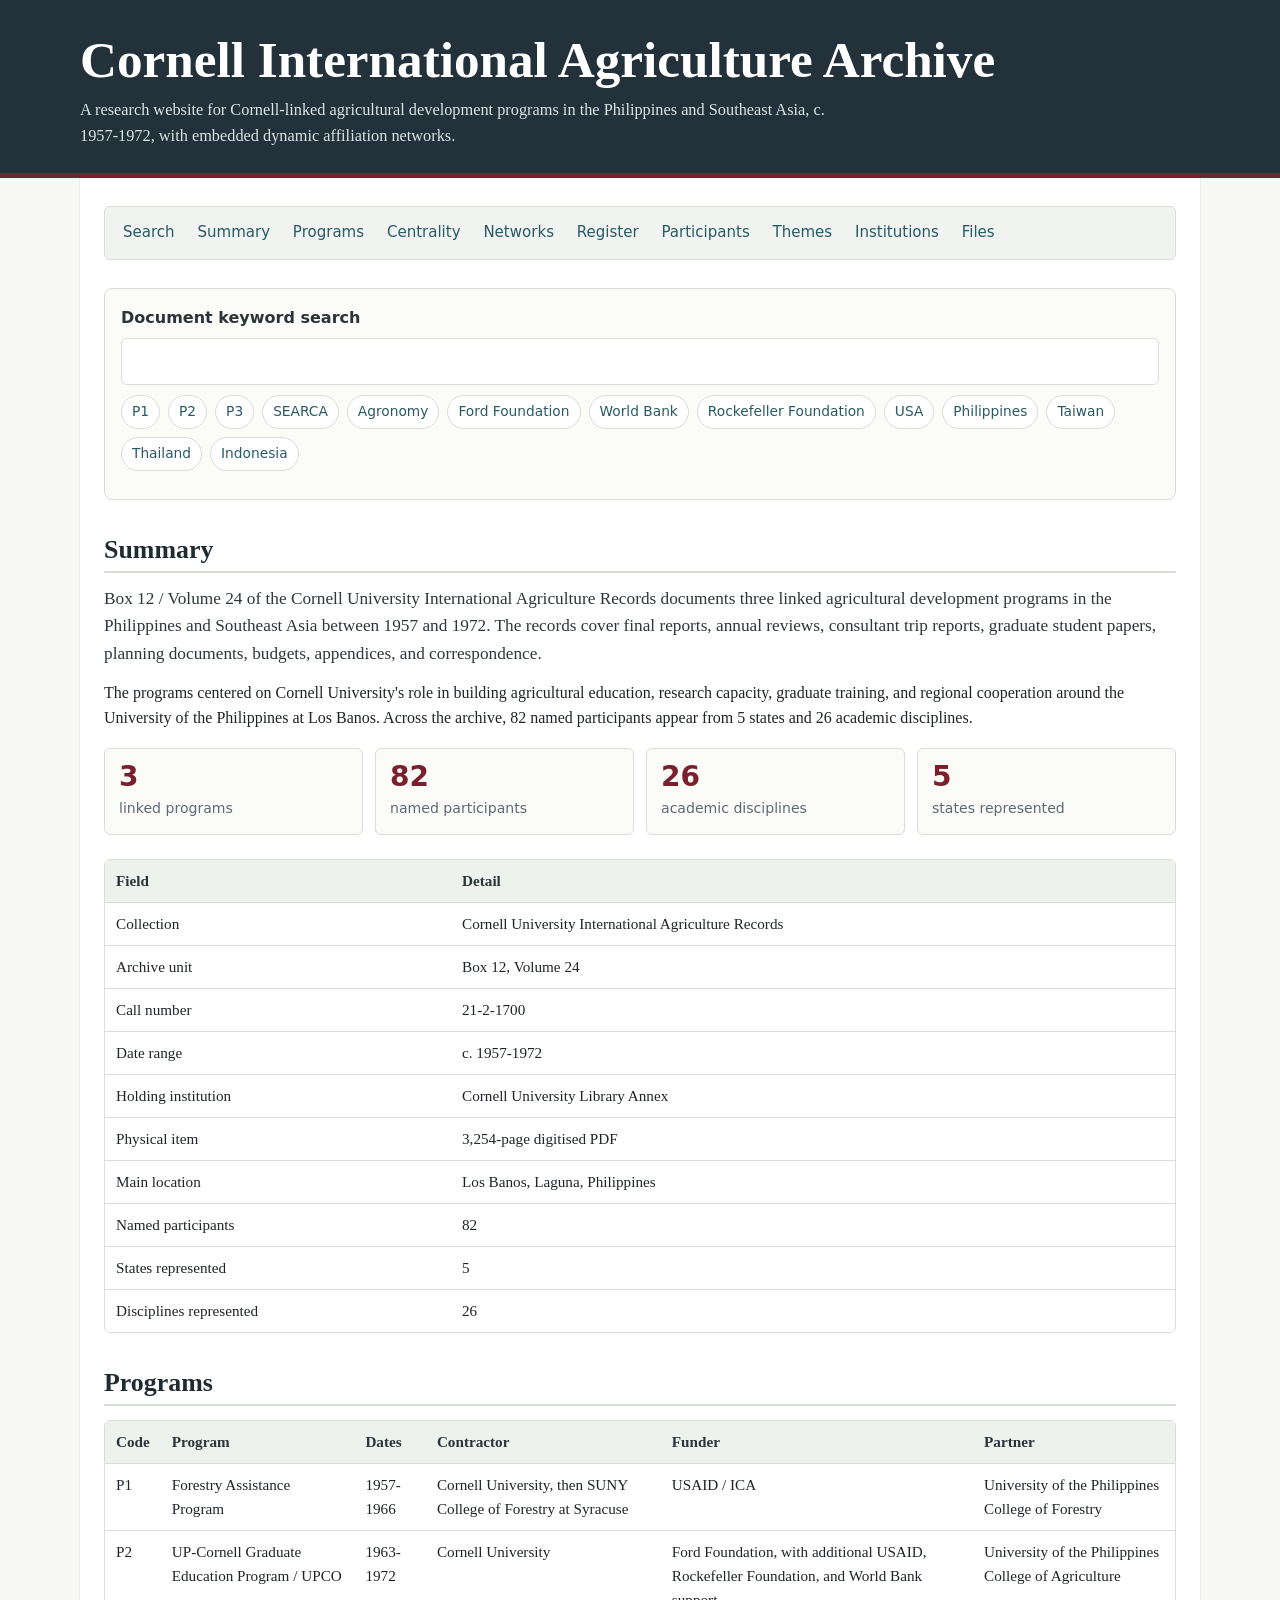
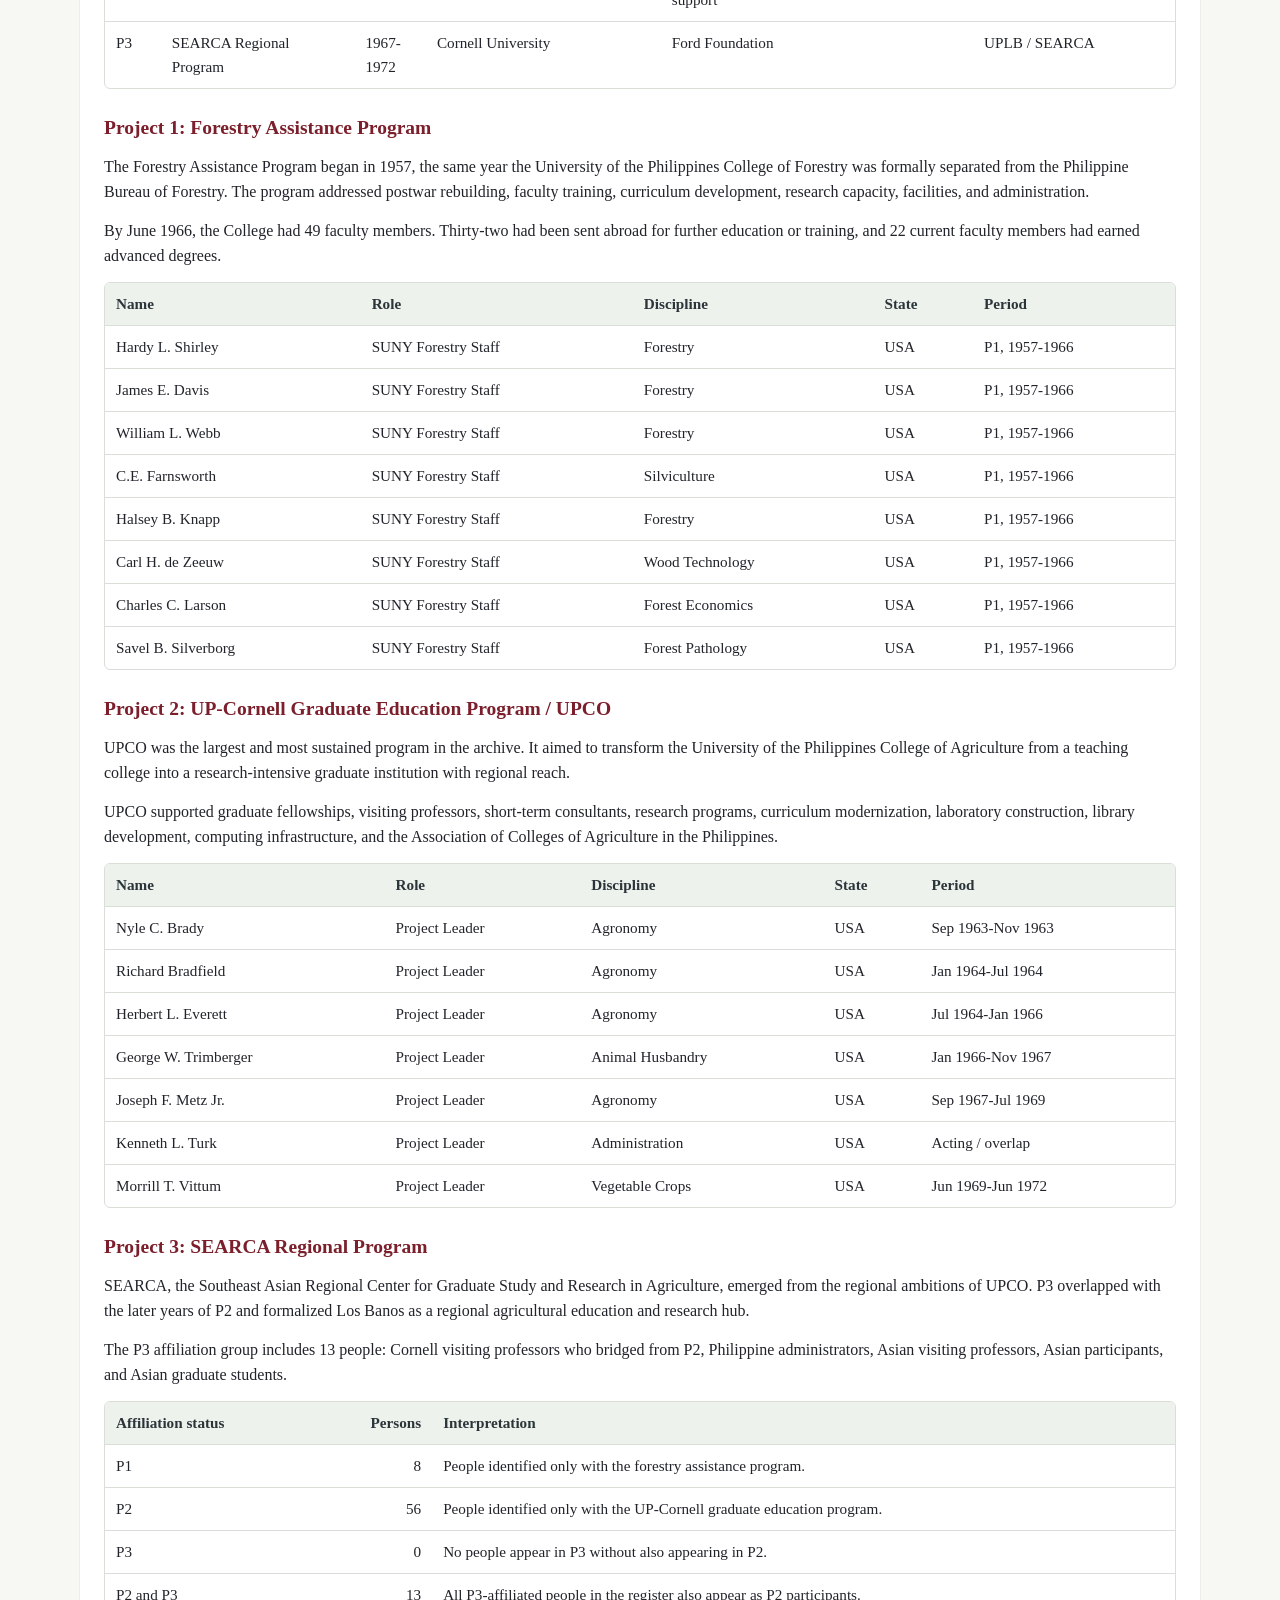
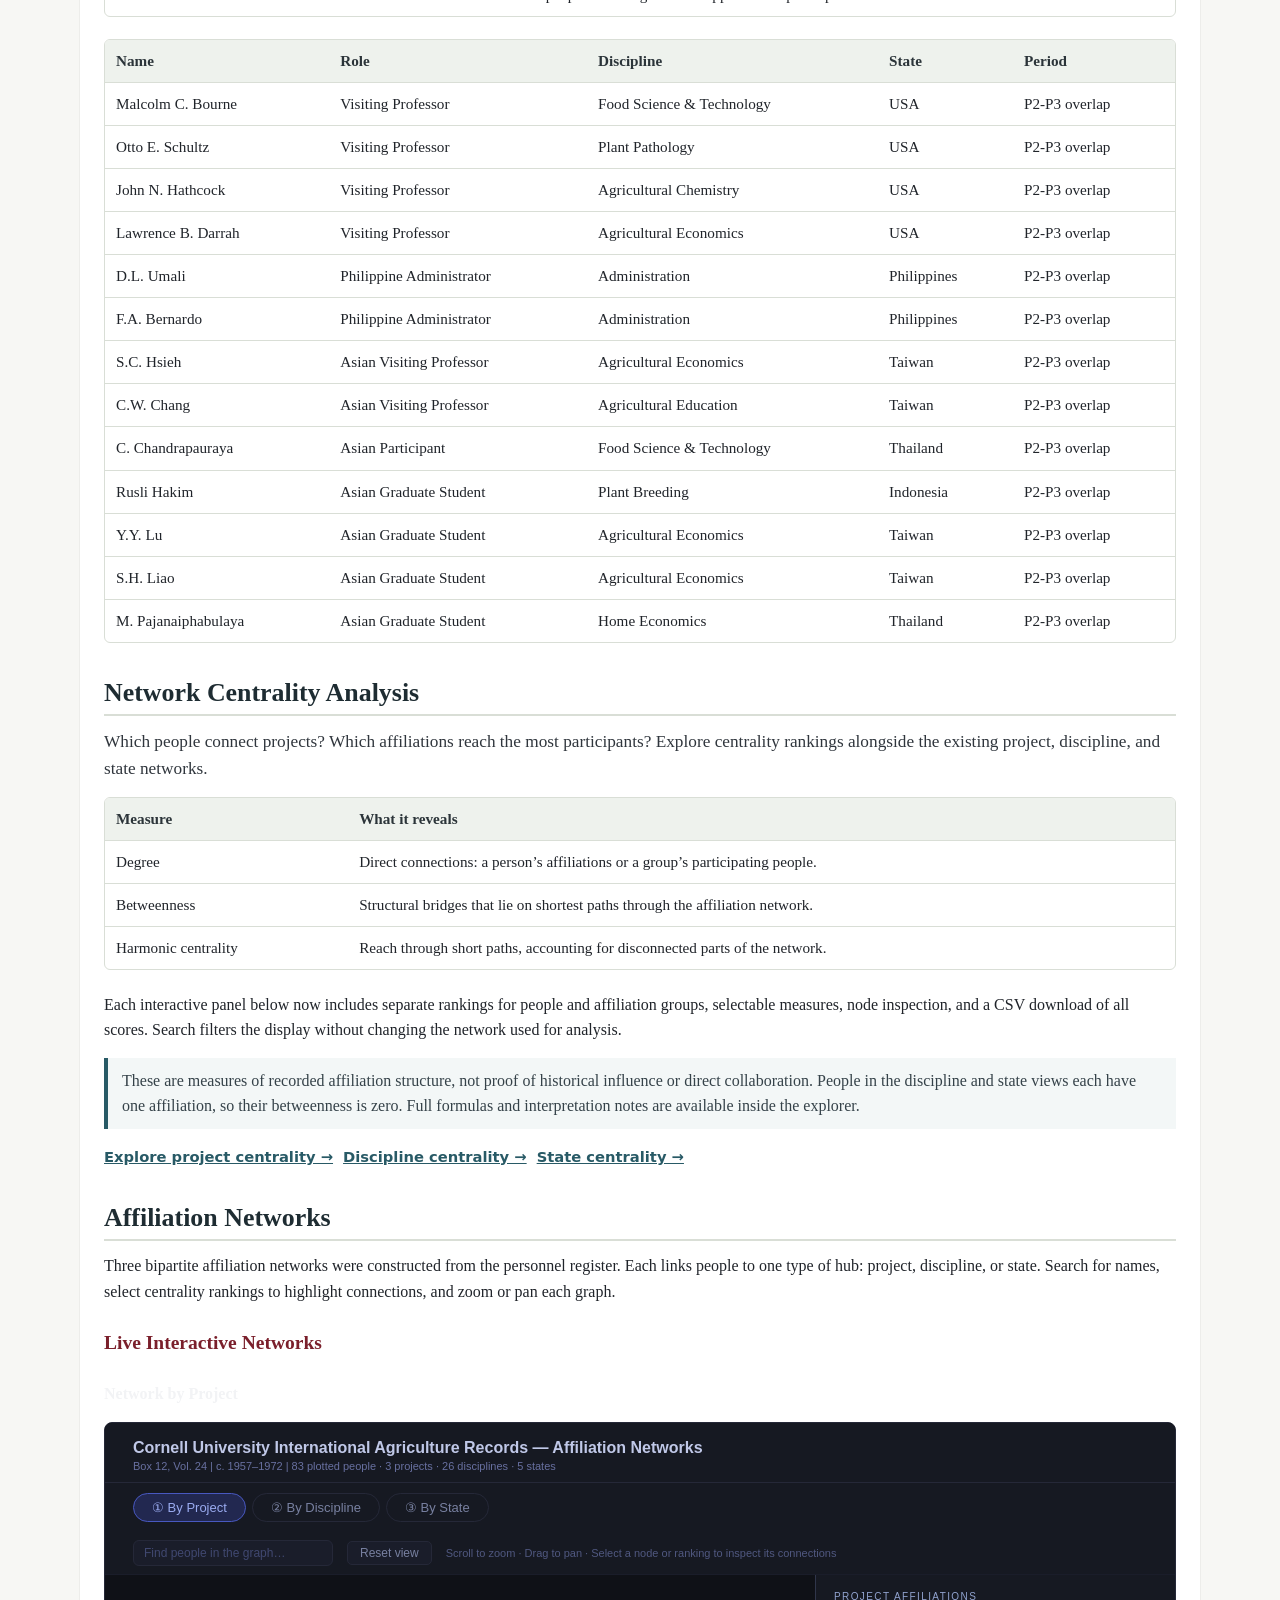
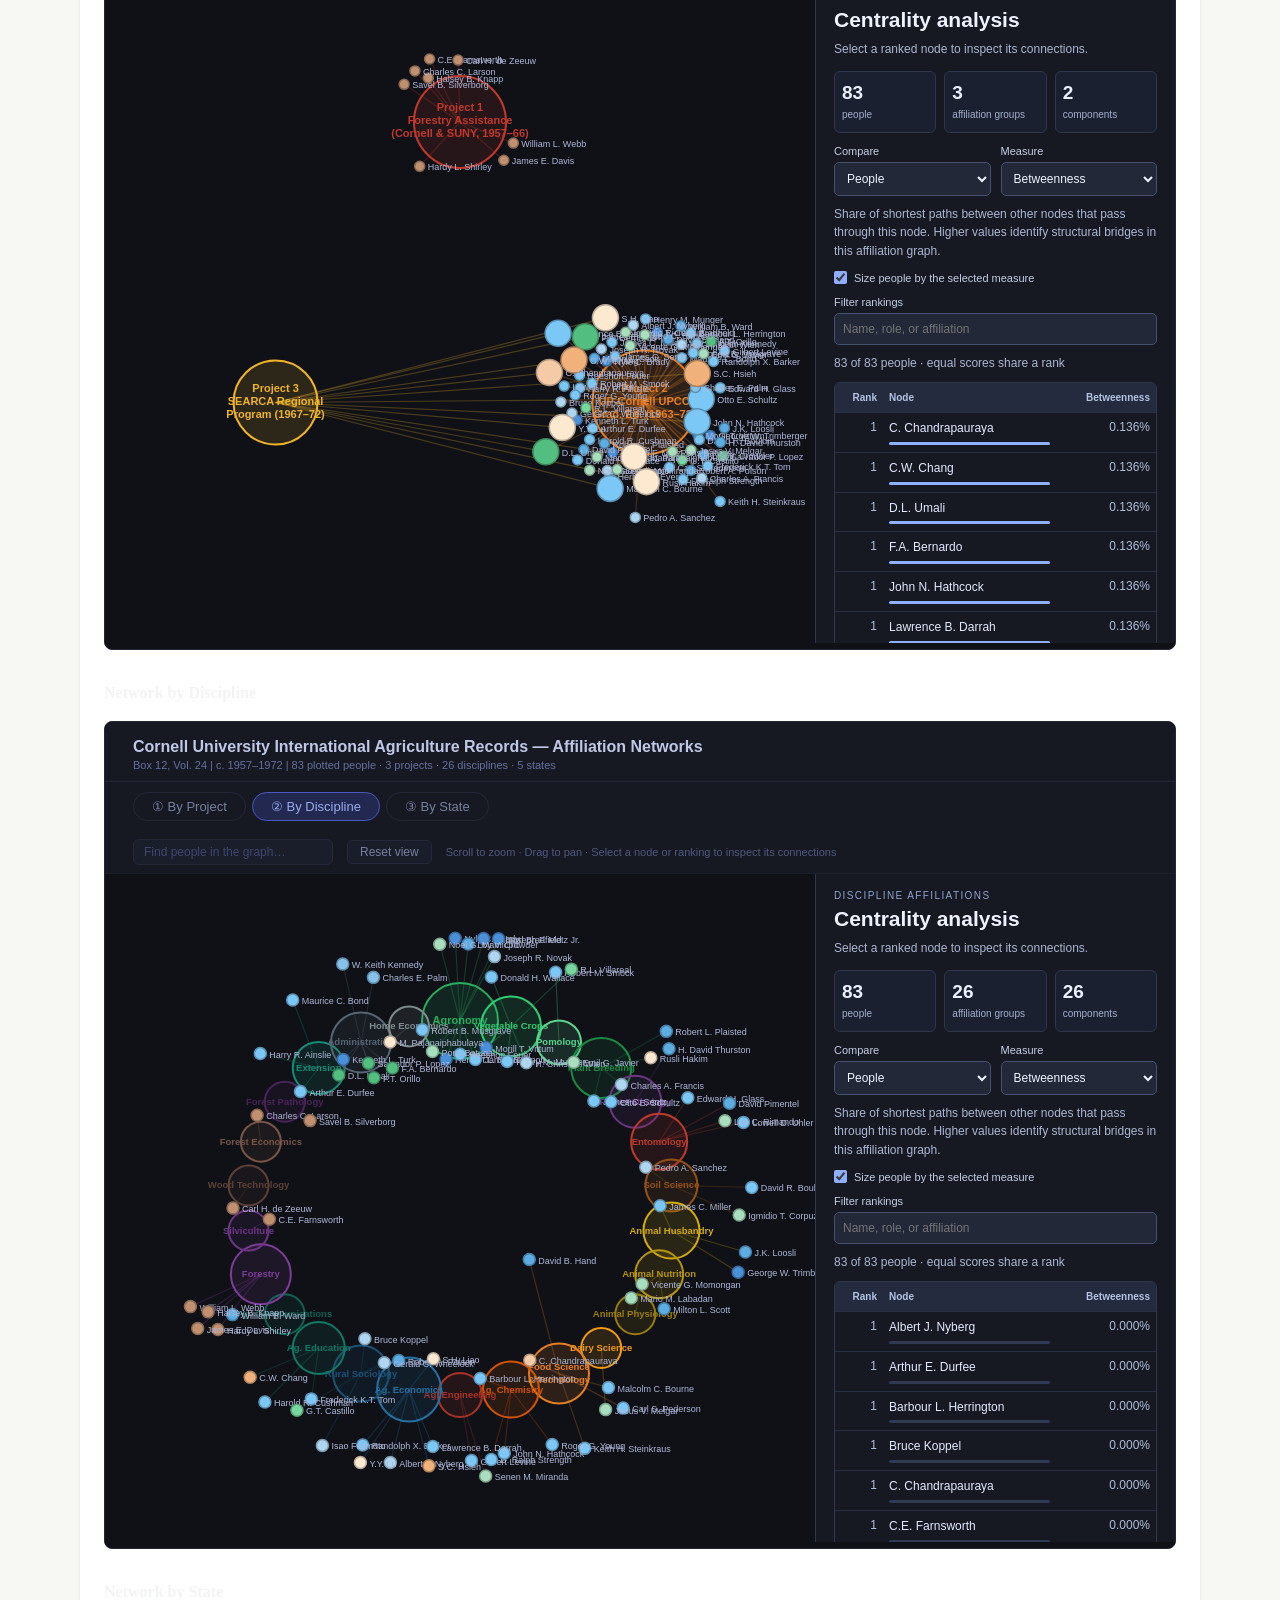
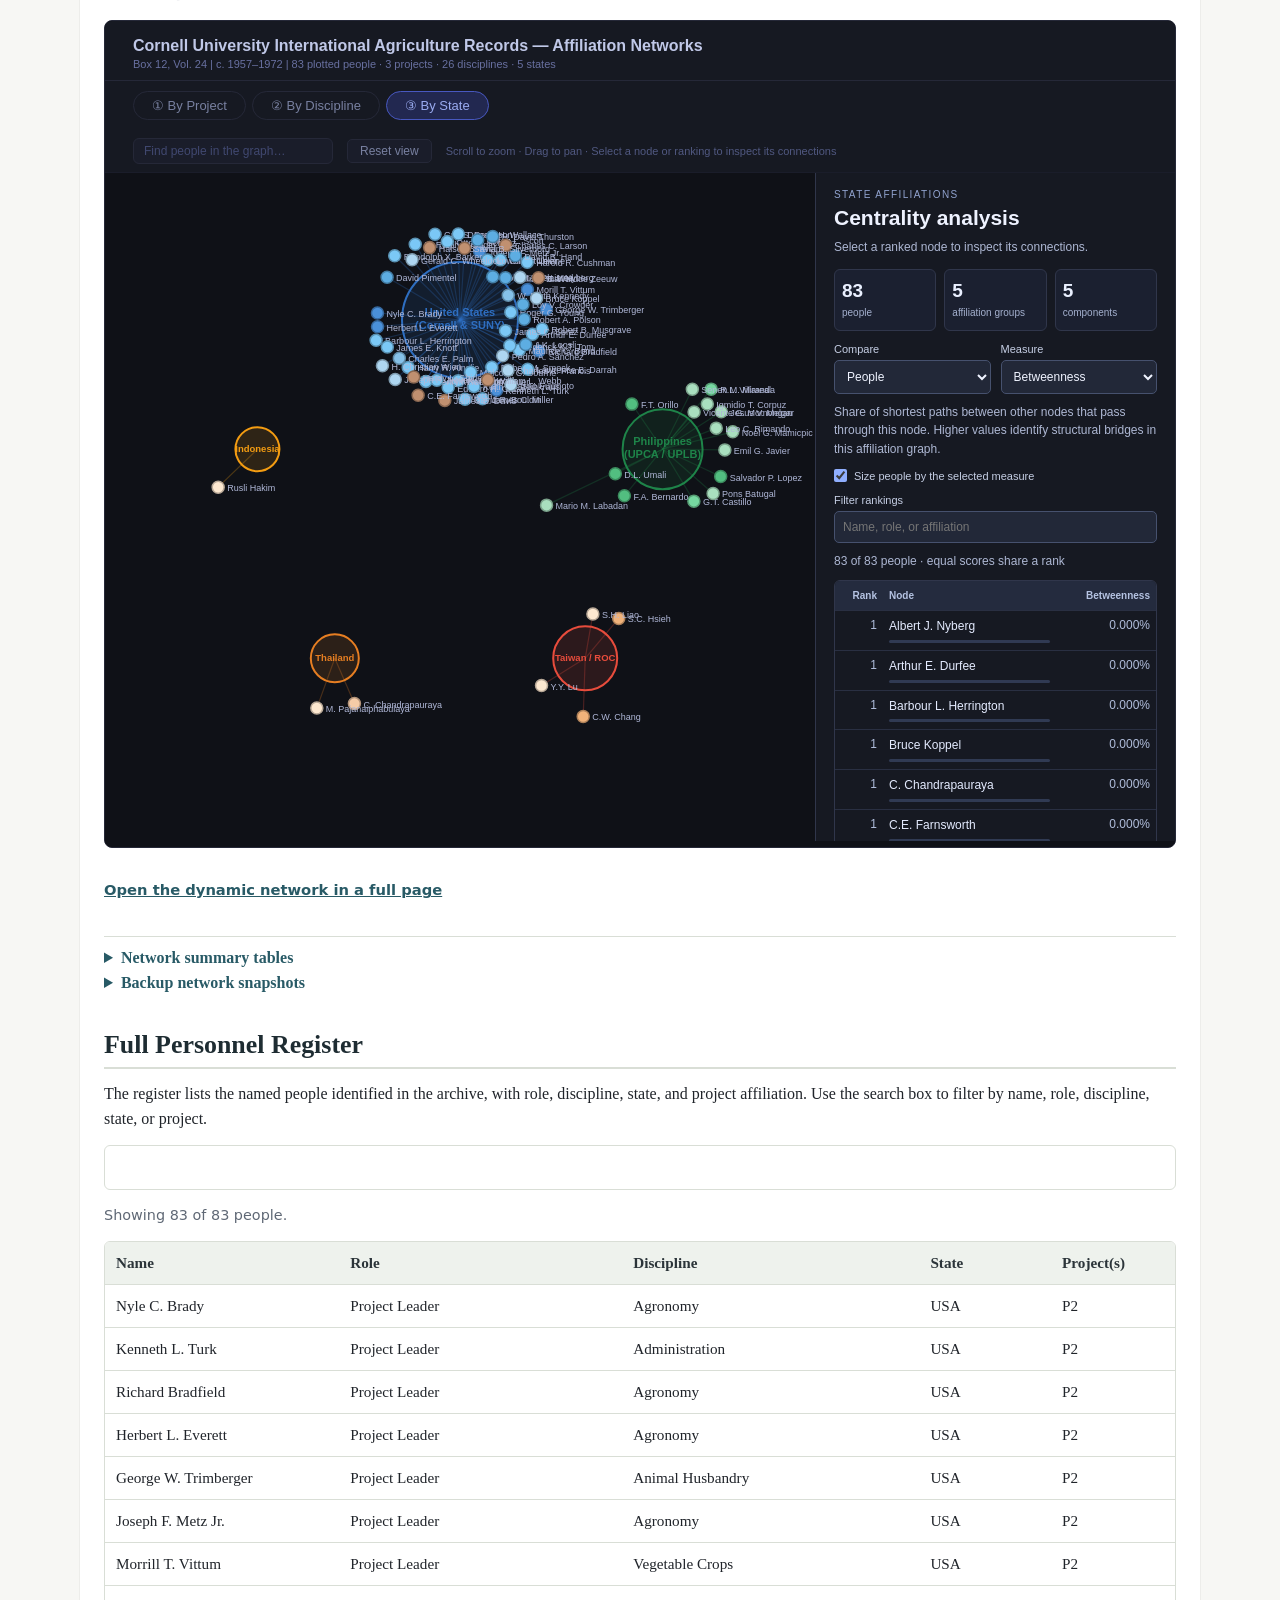
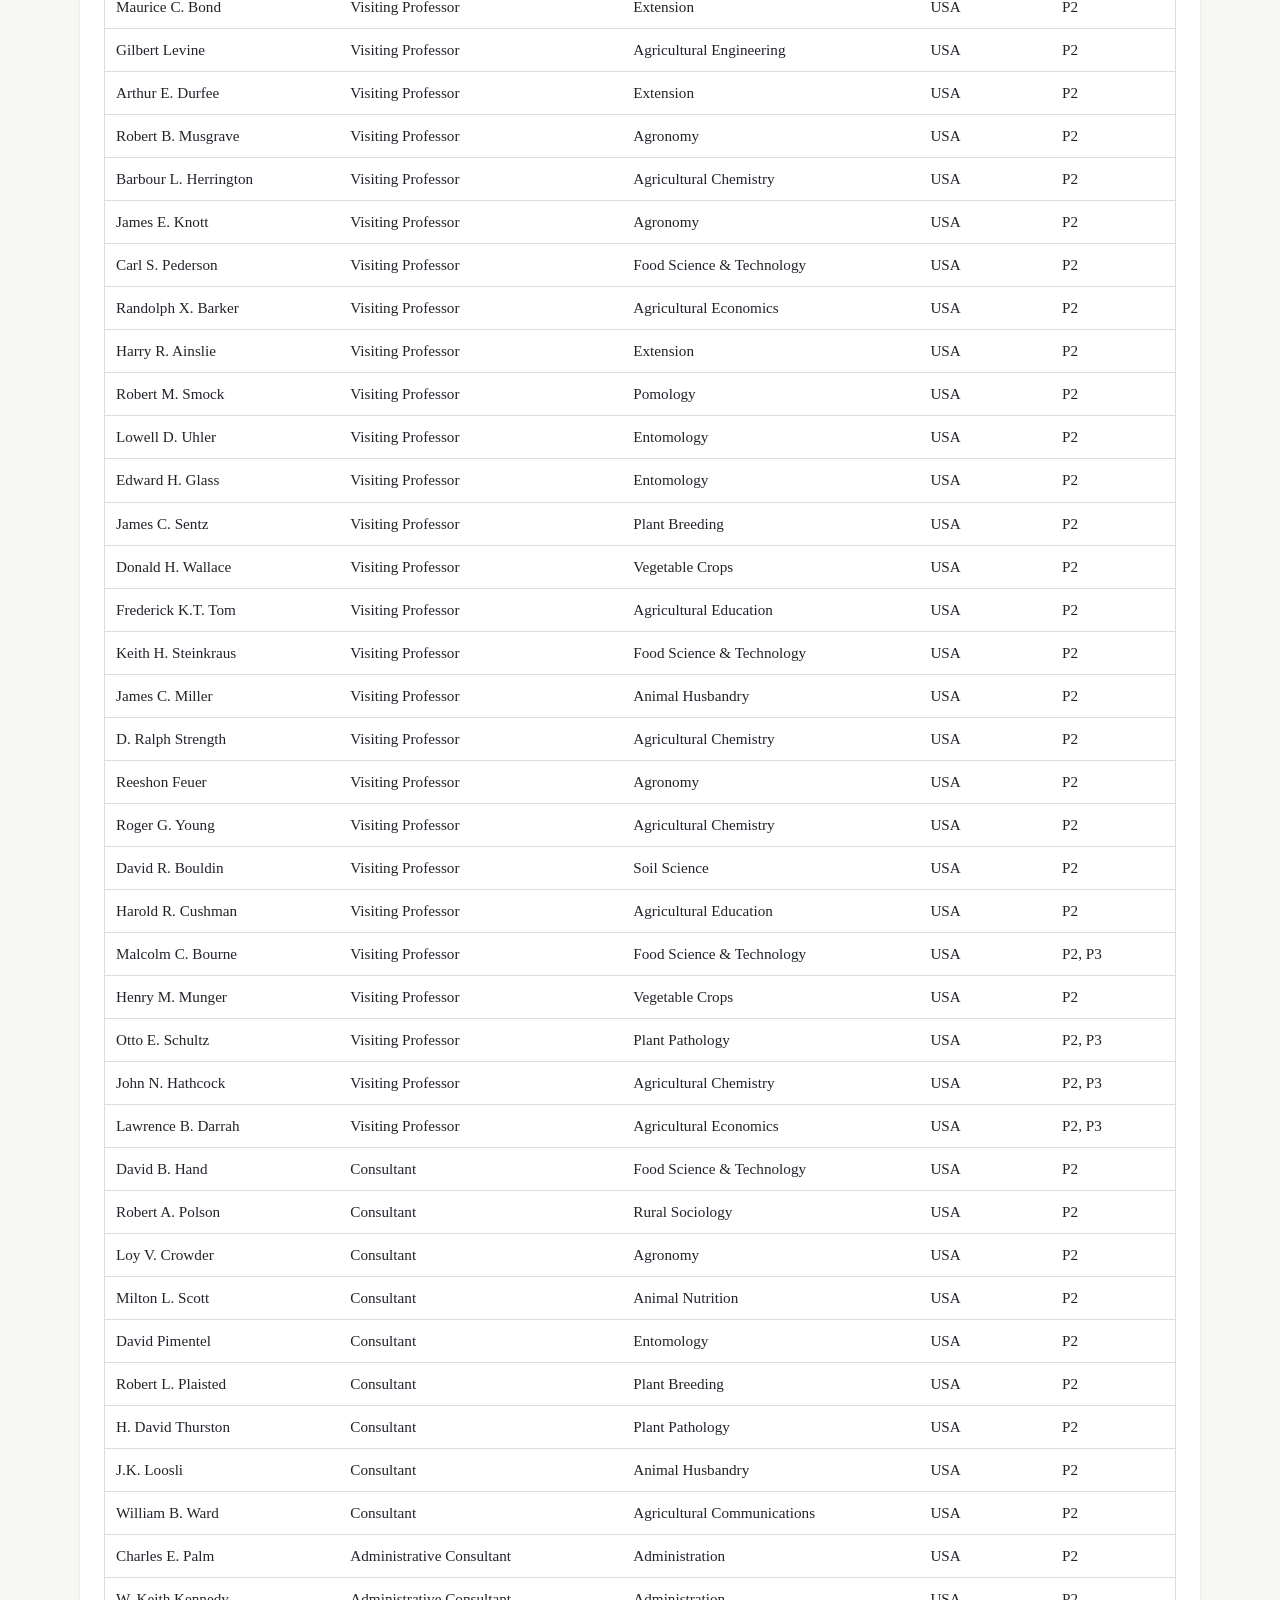
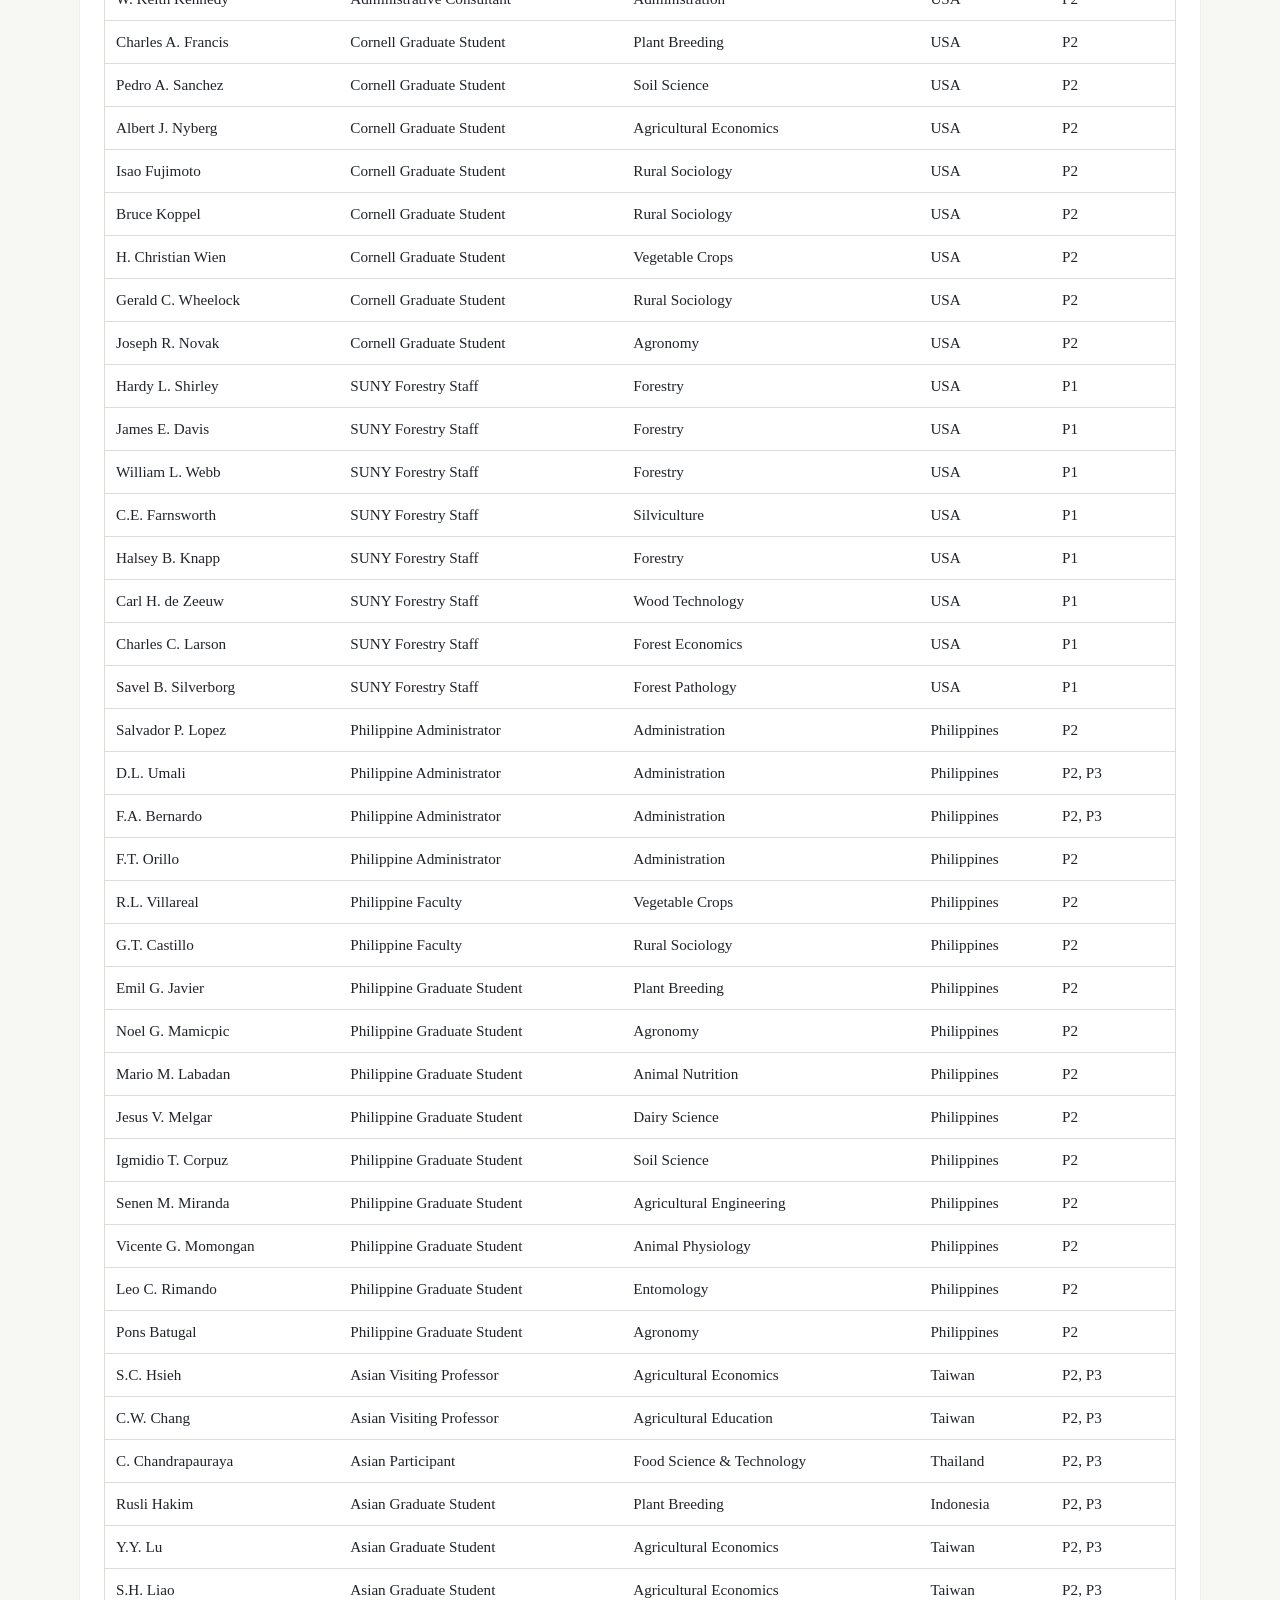
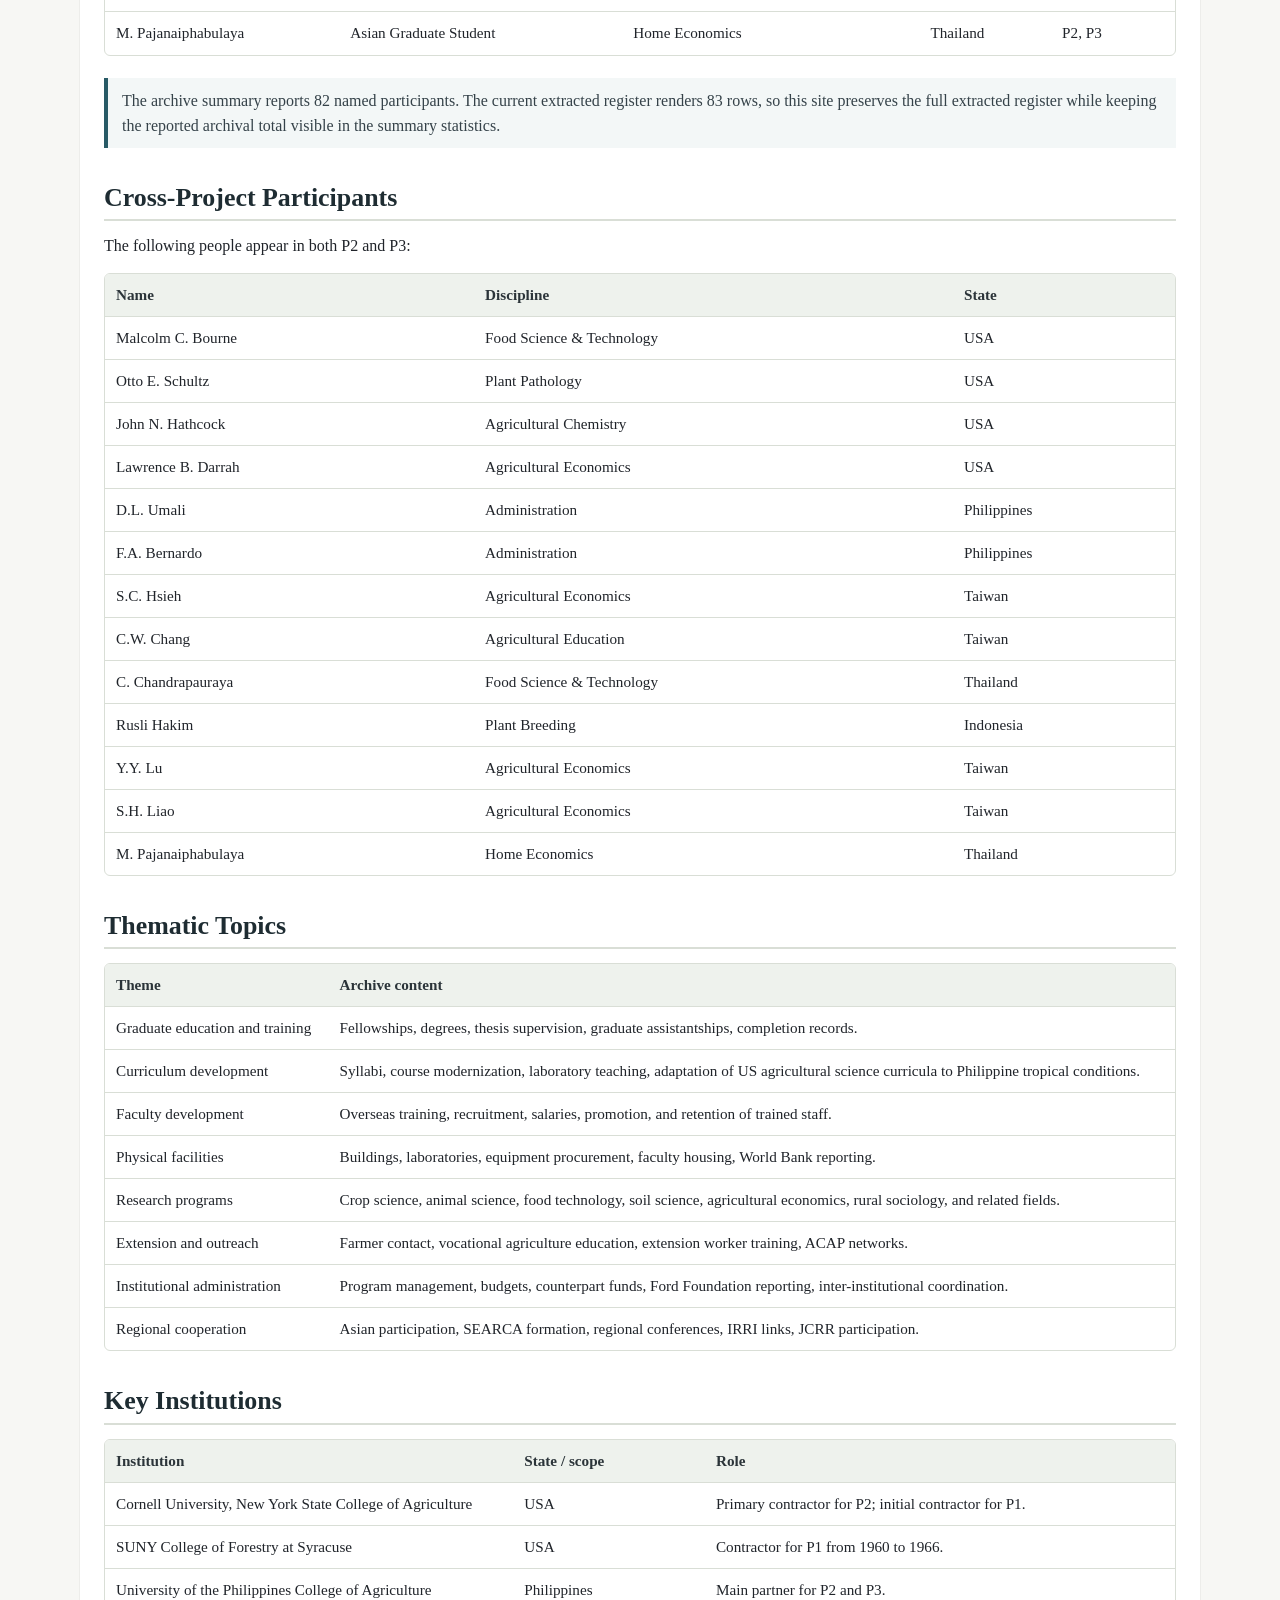
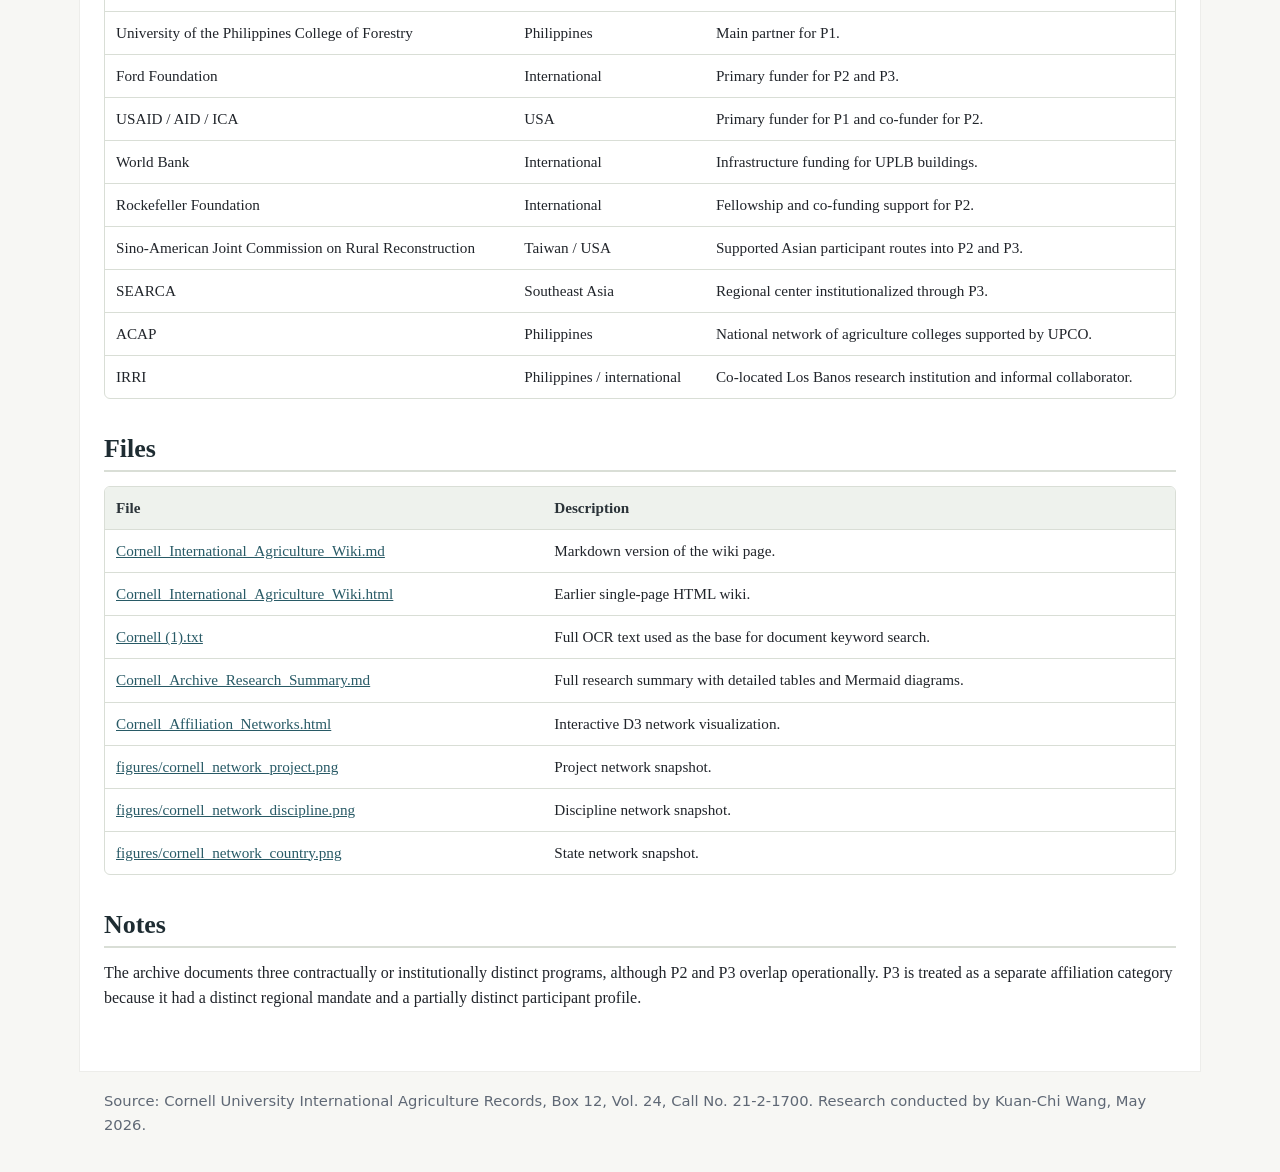
==== commit 1812c0b9: "Add centrality analysis to Cornell affiliation networks" ====
--- a/index.html
+++ b/index.html
@@ -407,6 +407,7 @@
       <a href="#site-search">Search</a>
       <a href="#summary">Summary</a>
       <a href="#programs">Programs</a>
+      <a href="#centrality">Centrality</a>
       <a href="#networks">Networks</a>
       <a href="#register">Register</a>
       <a href="#participants">Participants</a>
@@ -541,9 +542,29 @@
       </div>
     </section>
 
+    <section id="centrality">
+      <h2>Network Centrality Analysis</h2>
+      <p class="lead">Which people connect projects? Which affiliations reach the most participants? Explore centrality rankings alongside the existing project, discipline, and state networks.</p>
+      <div class="table-wrap">
+        <table>
+          <tr><th>Measure</th><th>What it reveals</th></tr>
+          <tr><td>Degree</td><td>Direct connections: a person’s affiliations or a group’s participating people.</td></tr>
+          <tr><td>Betweenness</td><td>Structural bridges that lie on shortest paths through the affiliation network.</td></tr>
+          <tr><td>Harmonic centrality</td><td>Reach through short paths, accounting for disconnected parts of the network.</td></tr>
+        </table>
+      </div>
+      <p>Each interactive panel below now includes separate rankings for people and affiliation groups, selectable measures, node inspection, and a CSV download of all scores. Search filters the display without changing the network used for analysis.</p>
+      <p class="note">These are measures of recorded affiliation structure, not proof of historical influence or direct collaboration. People in the discipline and state views each have one affiliation, so their betweenness is zero. Full formulas and interpretation notes are available inside the explorer.</p>
+      <div class="network-actions">
+        <a href="Cornell_Affiliation_Networks.html?net=project">Explore project centrality →</a>
+        <a href="Cornell_Affiliation_Networks.html?net=field">Discipline centrality →</a>
+        <a href="Cornell_Affiliation_Networks.html?net=country">State centrality →</a>
+      </div>
+    </section>
+
     <section id="networks">
       <h2>Affiliation Networks</h2>
-      <p>Three bipartite affiliation networks were constructed from the personnel register. Each links people to one type of hub: project, discipline, or state. The live panels below are interactive: search for names, click nodes to highlight connections, and zoom or pan each graph.</p>
+      <p>Three bipartite affiliation networks were constructed from the personnel register. Each links people to one type of hub: project, discipline, or state. Search for names, select centrality rankings to highlight connections, and zoom or pan each graph.</p>
 
       <h3>Live Interactive Networks</h3>
       <div class="network-panel">
